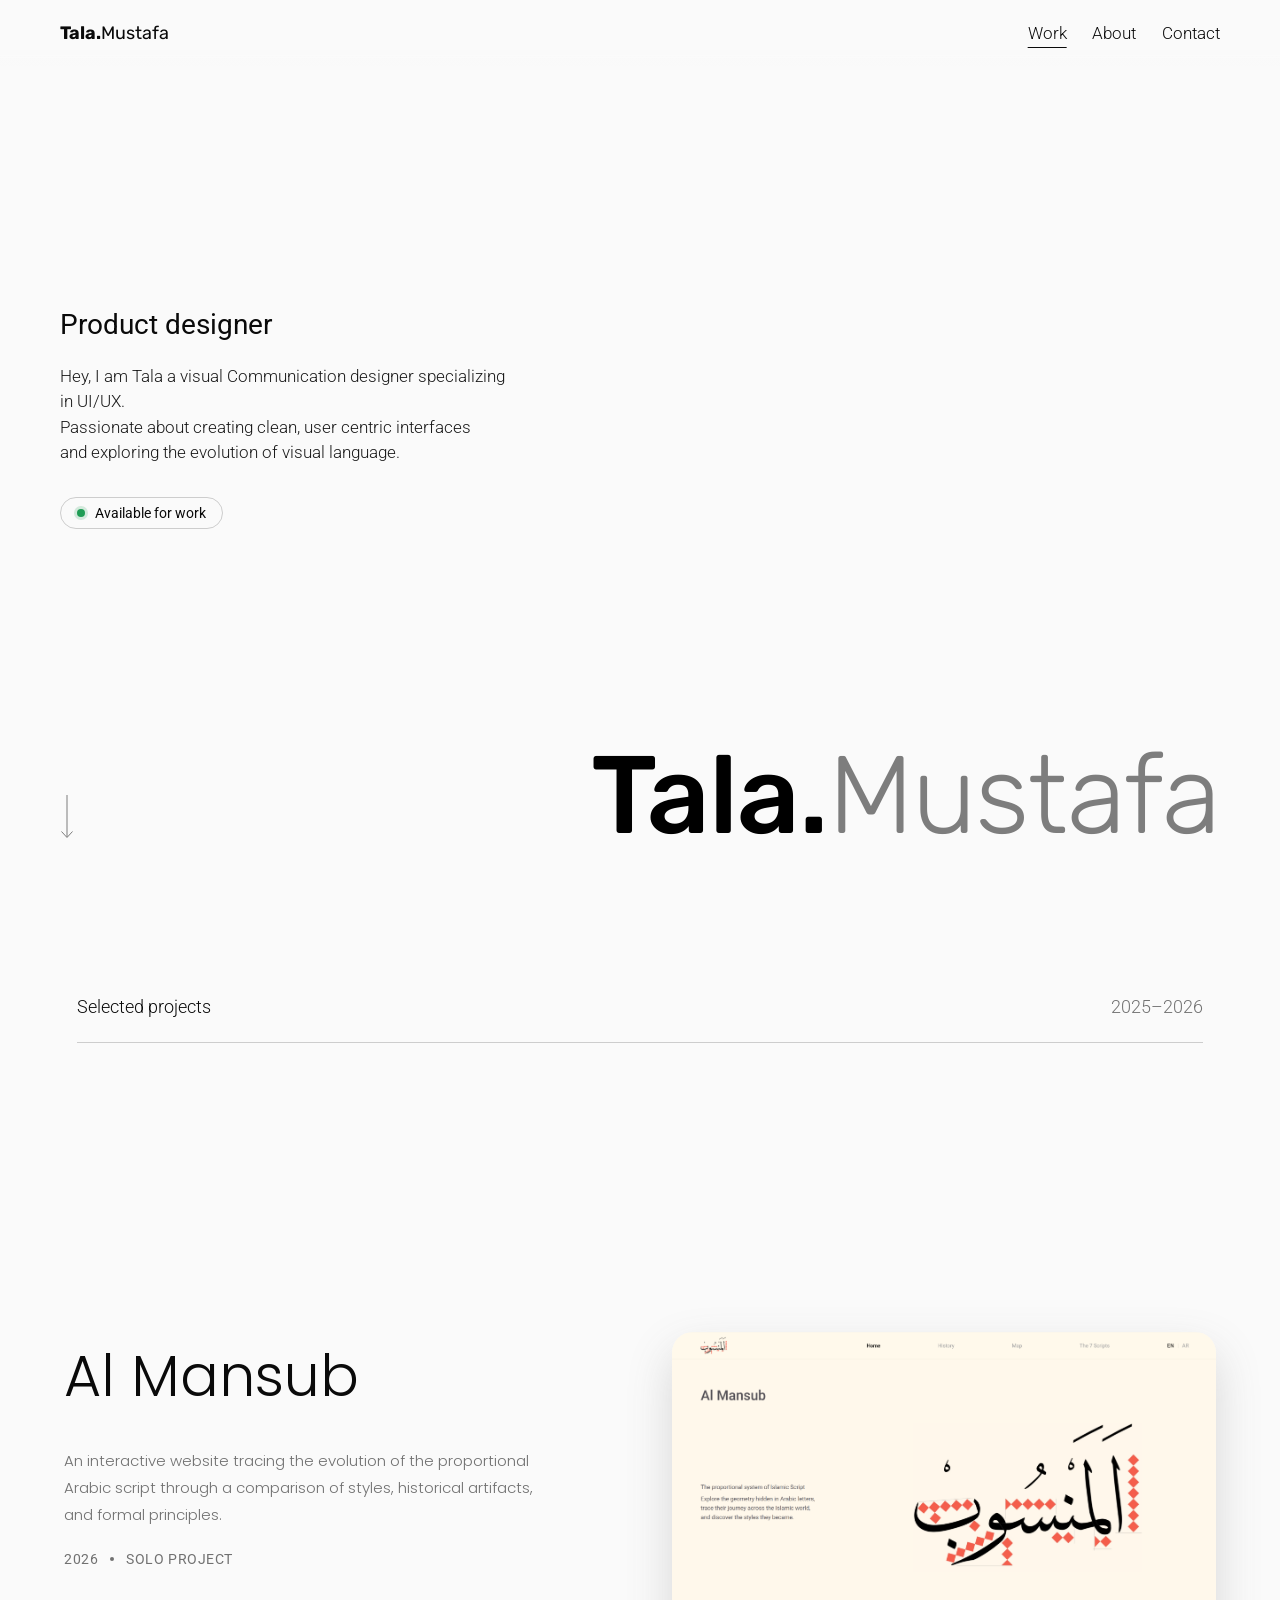
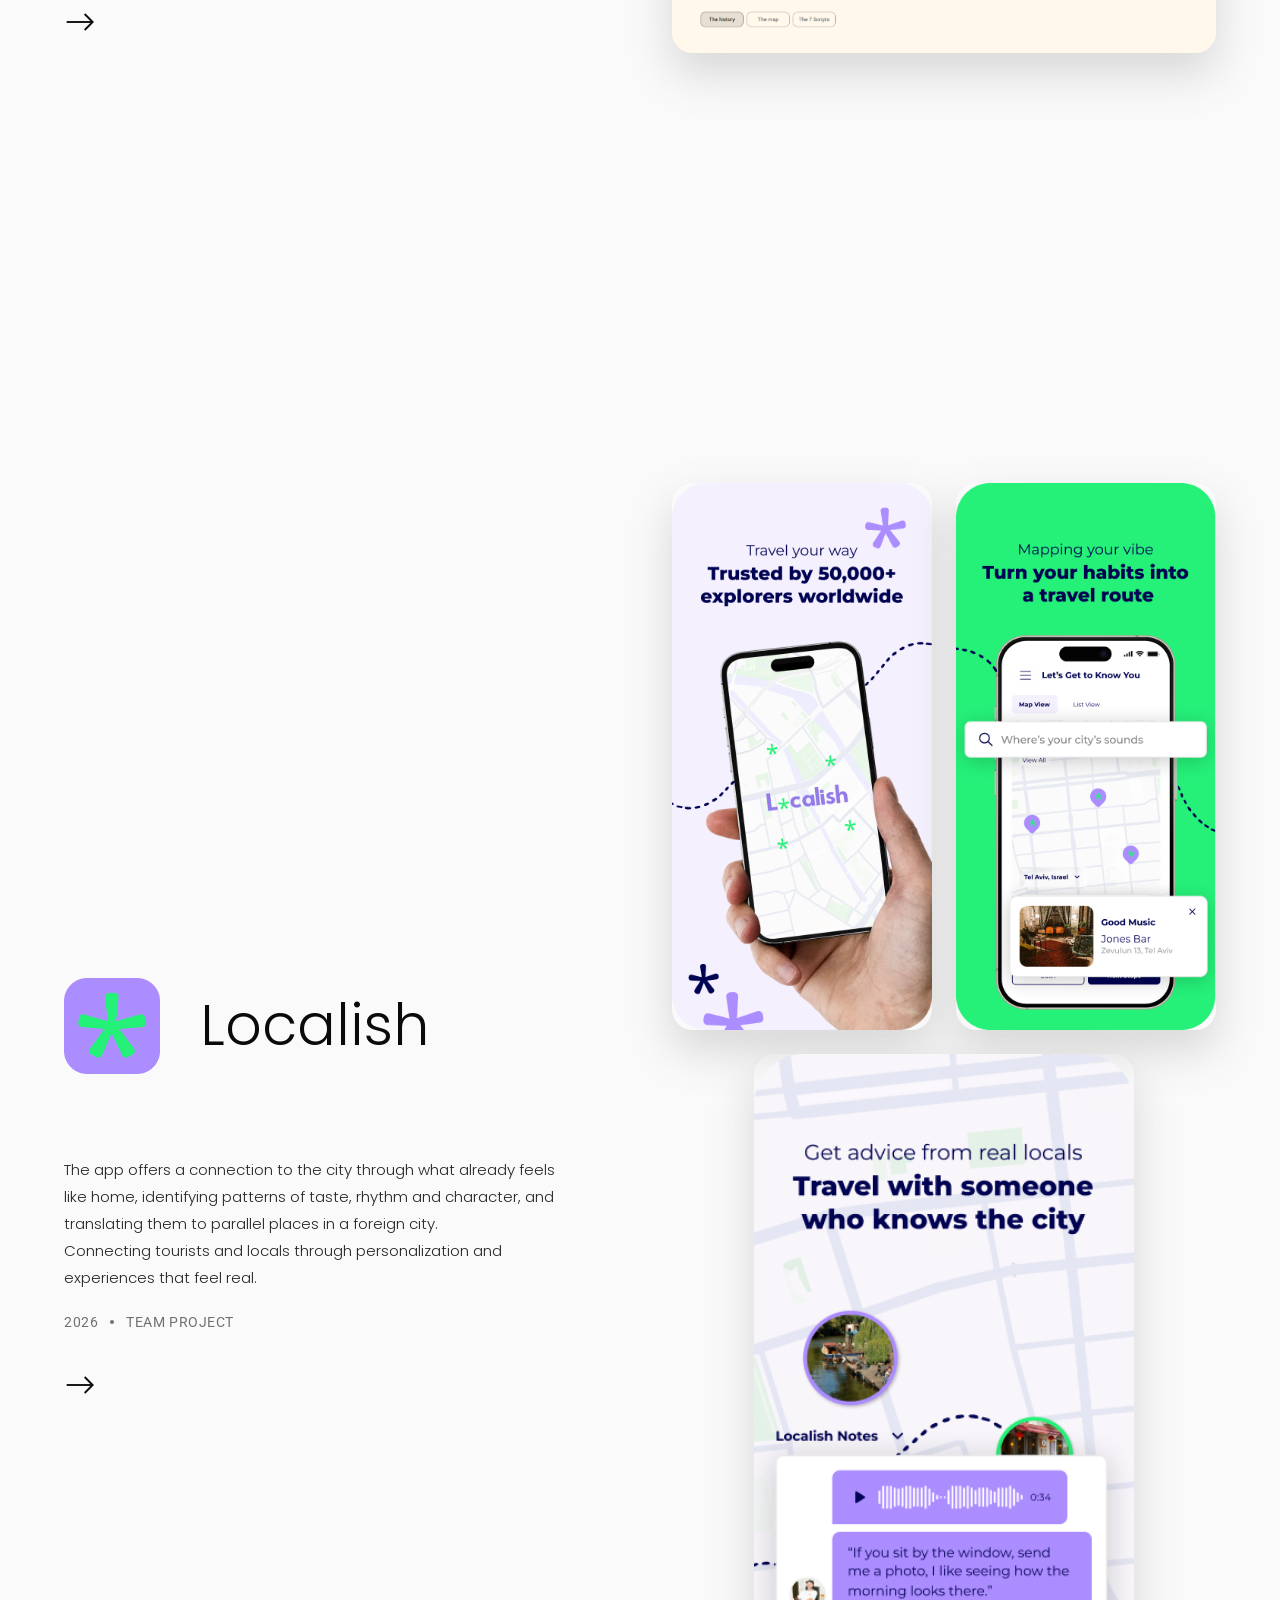
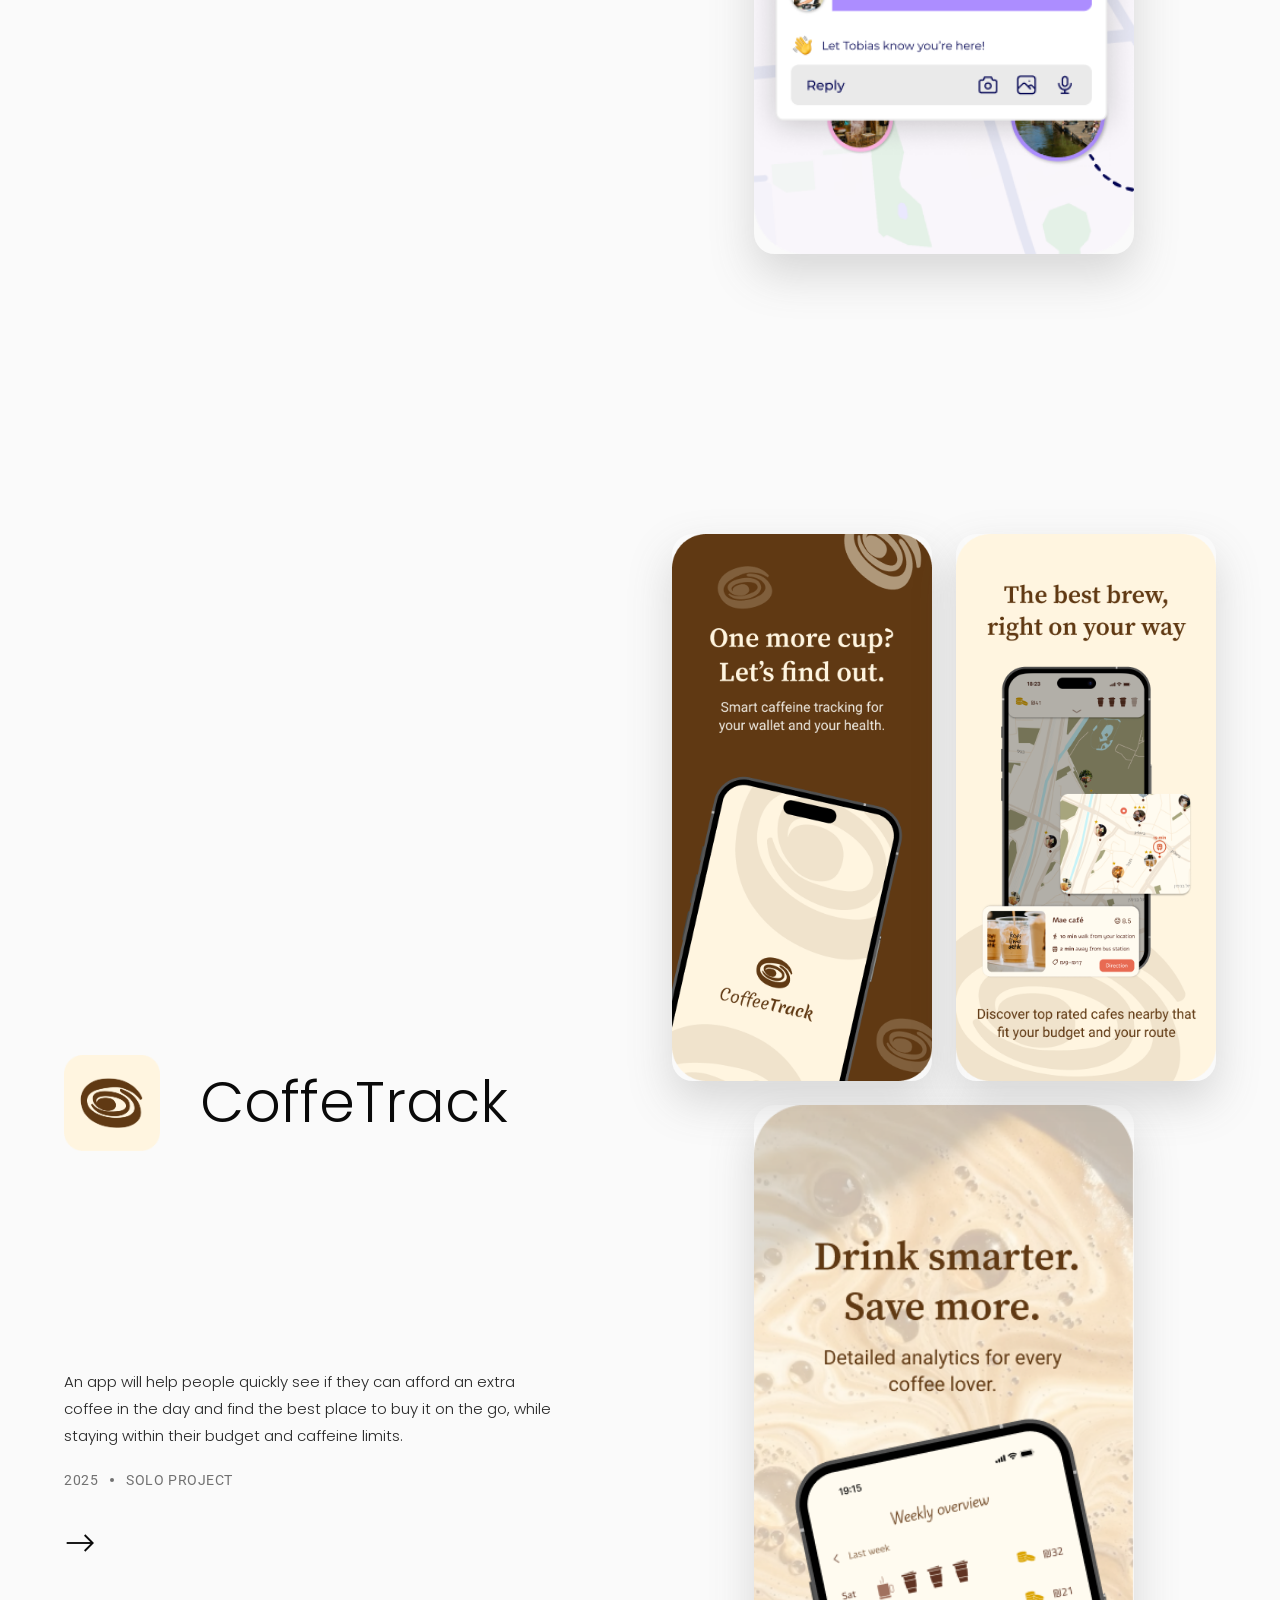
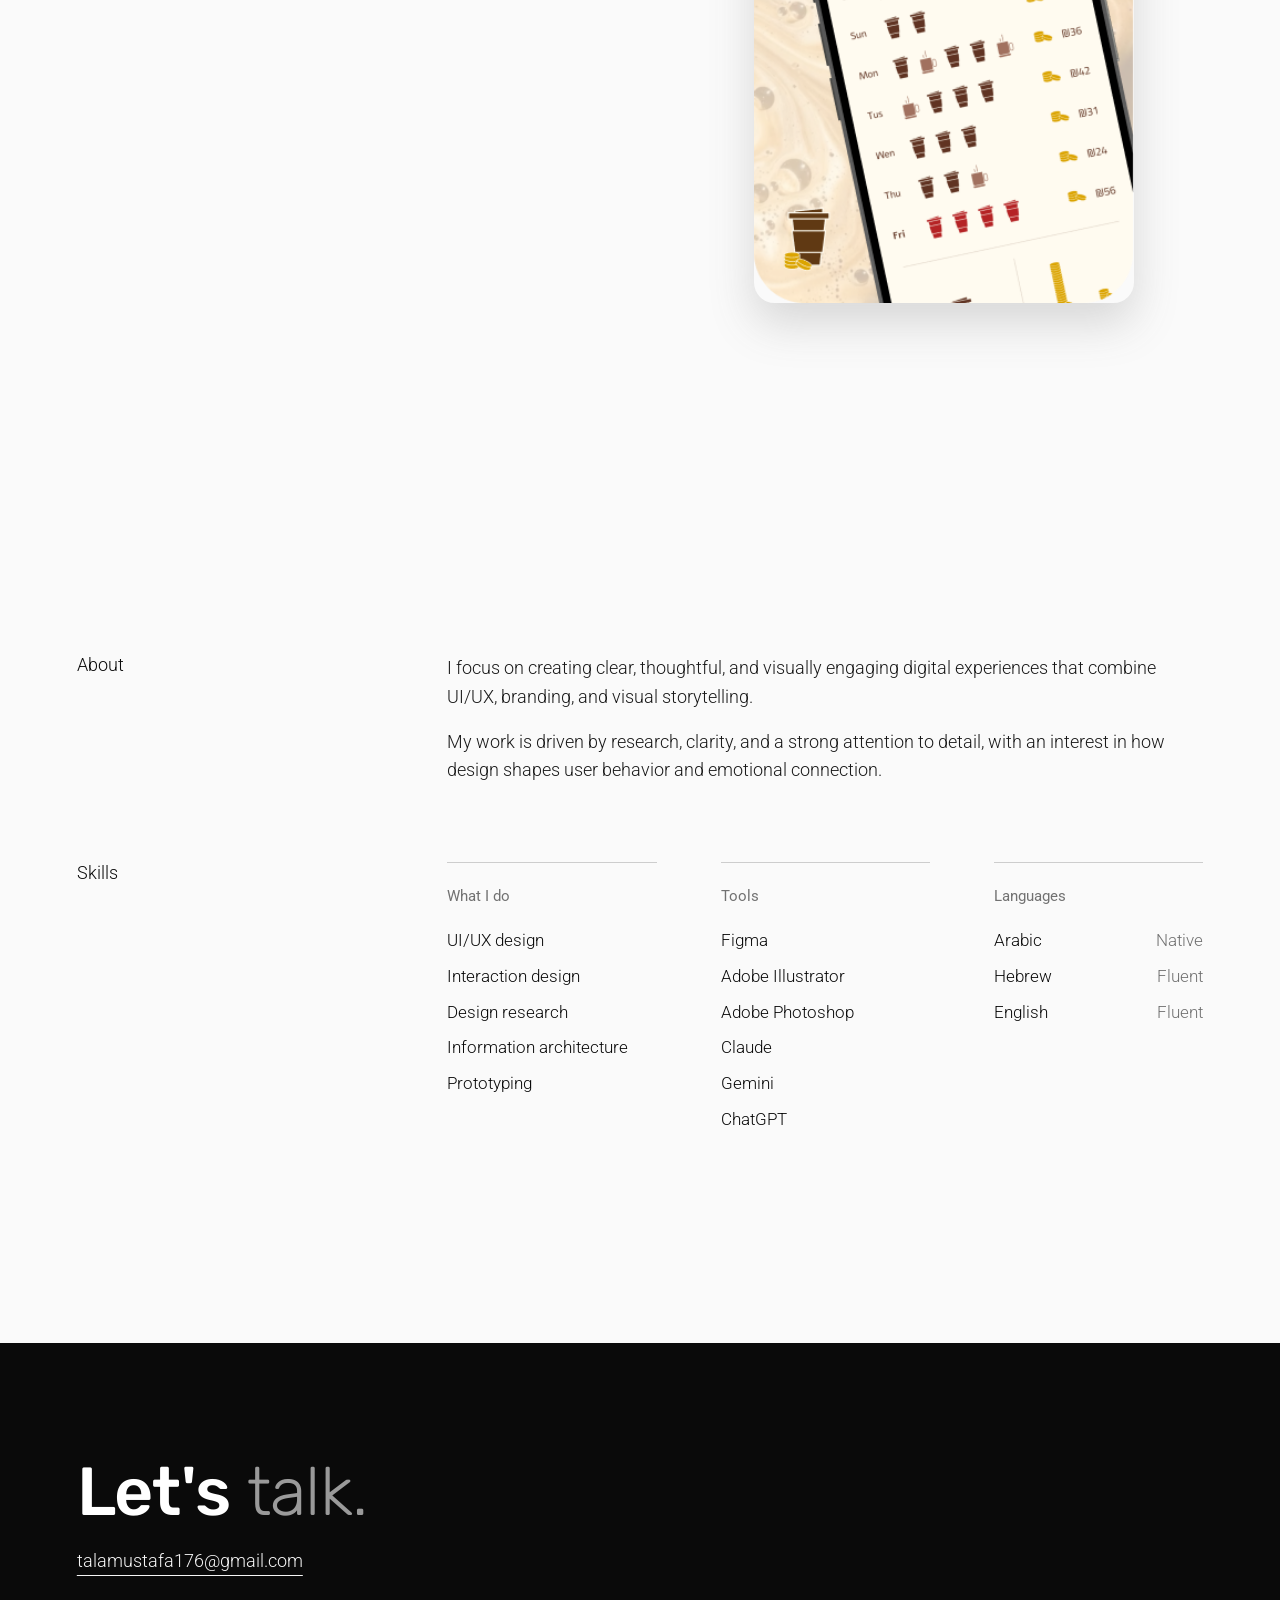
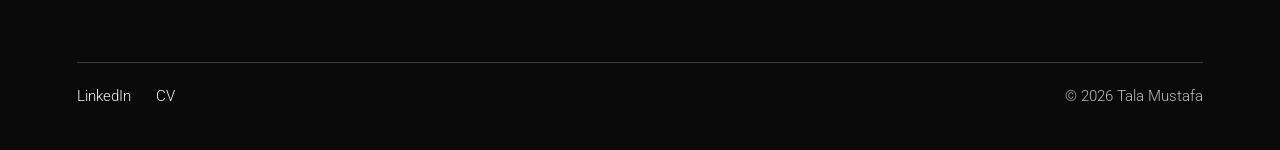
==== site/index.html @ ddc0ccd9 "Build portfolio site from Claude Design handoff Static HTML/CSS/JS implementation of the Work page a" ====
<!DOCTYPE html>
<html lang="en">
<head>
<meta charset="utf-8">
<meta name="viewport" content="width=device-width, initial-scale=1">
<title>Work — Tala Mustafa</title>
<meta name="description" content="Tala Mustafa — product designer and visual communication designer specializing in UI/UX. Selected projects 2025–2026.">
<link rel="preconnect" href="https://fonts.googleapis.com">
<link rel="preconnect" href="https://fonts.gstatic.com" crossorigin>
<link href="https://fonts.googleapis.com/css2?family=Poppins:wght@300;400&amp;family=Roboto:wght@300;400&amp;family=Rubik:wght@300;400;500;700&amp;display=swap" rel="stylesheet">
<link rel="stylesheet" href="assets/css/base.css">
<link rel="stylesheet" href="assets/css/work.css">
<script src="assets/js/work.js" defer></script>
</head>
<body id="top">

<header class="site-header">
  <a href="#top" class="wordmark-link" aria-label="Tala Mustafa — back to top"><b>Tala.</b><span>Mustafa</span></a>
  <nav class="site-nav" id="site-nav" aria-label="Main">
    <a href="#top" data-nav="work" aria-current="page">Work</a>
    <a href="#about" data-nav="about">About</a>
    <a href="#contact" data-nav="contact">Contact</a>
  </nav>
  <button type="button" class="burger" aria-label="Open menu" aria-expanded="false" aria-controls="site-nav">
    <svg width="40" height="26" viewBox="0 0 40 26" fill="none" aria-hidden="true"><path d="M1 1h38M1 13h38M1 25h38" stroke="currentColor" stroke-width="1.6" stroke-linecap="round"/></svg>
  </button>
</header>

<main>
  <section class="intro" aria-label="Introduction">
    <div class="intro-text">
      <p class="intro-title">Product designer</p>
      <p class="intro-body">Hey, I am Tala a visual Communication designer specializing in UI/UX.<br>Passionate about creating clean, user centric interfaces<br>and exploring the evolution of visual language.</p>
      <p class="badge">Available for work</p>
    </div>
    <a href="#work" class="scroll-cue" aria-label="Scroll to projects">
      <svg width="14" height="46" viewBox="0 0 14 46" fill="none" aria-hidden="true"><path d="M7 1v42" stroke="currentColor" stroke-width="1"/><path d="M1.5 37.5 7 43.5 12.5 37.5" stroke="currentColor" stroke-width="1" fill="none"/></svg>
    </a>
    <h1 class="wordmark"><b>Tala.</b><span>Mustafa</span></h1>
  </section>

  <div class="projects-head" id="work">
    <h2 class="section-label"><span>Selected projects</span><span>2025–2026</span></h2>
  </div>

  <section class="project" aria-label="Al Mansub">
    <a href="almansub.html" class="project-grid" aria-label="Open Al Mansub project page">
      <div class="project-text" data-reveal>
        <h2 class="project-title">Al Mansub</h2>
        <p class="project-desc project-desc--dim">An interactive website tracing the evolution of the proportional Arabic script through a comparison of styles, historical artifacts, and formal principles.</p>
        <p class="project-meta"><span>2026</span><i aria-hidden="true"></i><span>Solo project</span></p>
        <span class="project-arrow" aria-hidden="true">
          <svg width="32" height="32" viewBox="0 0 24 24" fill="none"><path d="M2 12h19" stroke="currentColor" stroke-width="1.4"/><path d="M15.5 6 21.5 12l-6 6" stroke="currentColor" stroke-width="1.4" fill="none"/></svg>
        </span>
      </div>
      <figure class="project-figure" data-reveal>
        <img src="assets/img/almansub-site.png" width="2455" height="1447" alt="Al Mansub website home — the proportional system of Islamic script, Arabic calligraphy with red diamond proportion marks">
      </figure>
    </a>
  </section>

  <section class="project" aria-label="Localish">
    <div class="project-grid">
      <div class="project-text" data-reveal>
        <div class="project-title-row">
          <img class="project-icon" src="assets/img/localish-icon.png" alt="" width="180" height="180">
          <h2 class="project-title">Localish</h2>
        </div>
        <p class="project-desc">The app offers a connection to the city through what already feels like home, identifying patterns of taste, rhythm and character, and translating them to parallel places in a foreign city. <br>Connecting tourists and locals through personalization and experiences that feel real.</p>
        <p class="project-meta"><span>2026</span><i aria-hidden="true"></i><span>Team project</span></p>
        <a href="localish.html" class="project-arrow" aria-label="Open Localish case study">
          <svg width="32" height="32" viewBox="0 0 24 24" fill="none" aria-hidden="true"><path d="M2 12h19" stroke="currentColor" stroke-width="1.4"/><path d="M15.5 6 21.5 12l-6 6" stroke="currentColor" stroke-width="1.4" fill="none"/></svg>
        </a>
      </div>
      <div class="screens" data-reveal>
        <img src="assets/img/localish-3.png" loading="lazy" alt="Localish app-store screen — hand holding a phone with the Localish map, titled Trusted by 50,000+ explorers worldwide">
        <img src="assets/img/localish-1.png" loading="lazy" alt="Localish app-store screen — map view turning habits into a travel route">
        <img src="assets/img/localish-2.png" loading="lazy" alt="Localish app-store screen — voice notes and chat with a local, Travel with someone who knows the city">
      </div>
    </div>
  </section>

  <section class="project" aria-label="CoffeTrack">
    <div class="project-grid">
      <div class="project-text" data-reveal>
        <div class="project-title-row">
          <img class="project-icon" src="assets/img/coffetrack-icon.png" alt="" width="450" height="451">
          <h2 class="project-title">CoffeTrack</h2>
        </div>
        <p class="project-desc">An app will help people quickly see if they can afford an extra coffee in the day and find the best place to buy it on the go, while staying within their budget and caffeine limits.</p>
        <p class="project-meta"><span>2025</span><i aria-hidden="true"></i><span>Solo project</span></p>
        <a href="coffetrack.html" class="project-arrow" aria-label="Open CoffeTrack case study">
          <svg width="32" height="32" viewBox="0 0 24 24" fill="none" aria-hidden="true"><path d="M2 12h19" stroke="currentColor" stroke-width="1.4"/><path d="M15.5 6 21.5 12l-6 6" stroke="currentColor" stroke-width="1.4" fill="none"/></svg>
        </a>
      </div>
      <div class="screens" data-reveal>
        <img src="assets/img/coffetrack-1.png" loading="lazy" alt="CoffeTrack app screen — One more cup? Let's find out. Smart caffeine tracking for your wallet and your health">
        <img src="assets/img/coffetrack-2.png" loading="lazy" alt="CoffeTrack app screen — The best brew, right on your way: map of top rated cafes nearby">
        <img src="assets/img/coffetrack-3.png" loading="lazy" alt="CoffeTrack app screen — Drink smarter. Save more. Weekly overview of coffee spending">
      </div>
    </div>
  </section>

  <section class="about" id="about" aria-label="About and skills">
    <div class="about-row">
      <h2 class="section-label">About</h2>
      <div class="about-copy">
        <p>I focus on creating clear, thoughtful, and visually engaging digital experiences that combine UI/UX, branding, and visual storytelling.</p>
        <p>My work is driven by research, clarity, and a strong attention to detail, with an interest in how design shapes user behavior and emotional connection.</p>
      </div>
    </div>
    <div class="about-row">
      <h2 class="section-label">Skills</h2>
      <div class="skills">
        <div class="skills-col">
          <h3>What I do</h3>
          <ul>
            <li>UI/UX design</li>
            <li>Interaction design</li>
            <li>Design research</li>
            <li>Information architecture</li>
            <li>Prototyping</li>
          </ul>
        </div>
        <div class="skills-col">
          <h3>Tools</h3>
          <ul>
            <li>Figma</li>
            <li>Adobe Illustrator</li>
            <li>Adobe Photoshop</li>
            <li>Claude</li>
            <li>Gemini</li>
            <li>ChatGPT</li>
          </ul>
        </div>
        <div class="skills-col skills-col--languages">
          <h3>Languages</h3>
          <ul>
            <li>Arabic <span>Native</span></li>
            <li>Hebrew <span>Fluent</span></li>
            <li>English <span>Fluent</span></li>
          </ul>
        </div>
      </div>
    </div>
  </section>
</main>

<footer class="contact" id="contact">
  <div class="contact-inner">
    <div class="contact-main">
      <h2 class="contact-title"><b>Let's</b> <span>talk.</span></h2>
      <div class="contact-email-row">
        <a href="mailto:talamustafa176@gmail.com" class="contact-email" data-copy="talamustafa176@gmail.com">talamustafa176@gmail.com</a>
        <span class="copy-status" role="status" aria-live="polite"></span>
      </div>
    </div>
    <div class="contact-foot">
      <nav aria-label="Social">
        <a href="https://www.linkedin.com/in/tala-m-2a0095336/?lipi=urn%3Ali%3Apage%3Ad_flagship3_profile_view_base_contact_details%3BoEV8QDN5T02STVehbW03EQ%3D%3D" target="_blank" rel="noopener">LinkedIn</a>
        <!-- TODO: point at the CV PDF once it's available -->
        <a href="#" target="_blank" rel="noopener">CV</a>
      </nav>
      <span>© 2026 Tala Mustafa</span>
    </div>
  </div>
</footer>

</body>
</html>
---- site/assets/css/base.css ----
/* Shared tokens + reset for every page. Page stylesheets override colors and a few sizes. */
:root{
  --color-bg:#fafafa;
  --color-ink:#0a0a0a;
  --color-ink-soft:rgba(0,0,0,0.85);
  --color-ink-dim:rgba(0,0,0,0.55);
  --color-line:rgba(0,0,0,0.18);

  --font-body:'Poppins', 'Helvetica Neue', Helvetica, sans-serif;
  --font-ui:Roboto, 'Helvetica Neue', Arial, sans-serif;
  --font-wordmark:Rubik, Roboto, sans-serif;
  --font-mono:monospace;

  --fs-title:clamp(19px, 1.2vw, 31px);
  --fs-body:clamp(16px, 1.1vw, 21px);
  --fs-small:clamp(14px, 0.85vw, 21px);
  --fs-h2:clamp(44px, 3.2vw + 16px, 88px);

  --space-1:8px; --space-2:16px; --space-3:24px; --space-4:40px;
  --space-5:64px; --space-6:96px; --space-7:140px;
  --space-gutter:clamp(24px, 5vw, 80px);
  /* header / hero side margin on the 5-column grid */
  --space-edge:clamp(24px, 4.7vw, 90px);
  /* wider inset used by text-led sections */
  --space-inset:clamp(24px, 6vw, 152px);

  --radius-card:clamp(16px, 1.6vw, 40px);
  --shadow-card:0 20px 45px rgba(90,90,90,0.22);
  --max-page:1920px;
  --max-content:1600px;
}

*,*::before,*::after{box-sizing:border-box}
html{scroll-behavior:smooth}
body{
  margin:0;
  background:var(--color-bg);
  color:var(--color-ink);
  font-family:var(--font-body);
  font-weight:300;
  -webkit-font-smoothing:antialiased;
  text-rendering:optimizeLegibility;
  /* full-bleed bands use 100vw; never let the scrollbar width cause a sideways scroll */
  overflow-x:clip;
}
img,video{display:block}
a{color:var(--color-ink);text-decoration:none}
a:hover{color:var(--color-ink)}
a:focus-visible,button:focus-visible{outline:1px solid var(--color-ink-dim);outline-offset:5px}
@media (prefers-reduced-motion:reduce){html{scroll-behavior:auto}}

.visually-hidden{position:absolute;width:1px;height:1px;margin:-1px;padding:0;overflow:hidden;clip:rect(0 0 0 0);white-space:nowrap;border:0}

/* phones: display titles scale down so title + icon rows fit without sideways scroll */
@media (max-width:767px){
  :root{--fs-h2:clamp(32px, 10vw, 44px)}
}
---- site/assets/css/work.css ----
/* Work (home) page. Desktop ≥1200 is the 1920×1080 design; tablet 768–1199; mobile ≤767. */
:root{
  --fs-body:clamp(15px, 0.95vw, 24px);
  --fs-label:clamp(18px, 1.3vw, 32px);
  --fs-nav:clamp(17px, 1.3vw, 32px);
  --fs-meta:clamp(14px, 0.9vw, 20px);
  --color-grey:#7d7d7d;
  --color-text:#1a1a1a;
  --color-available:#1f9d55;
}

/* ---------- Header ---------- */
.site-header{
  position:fixed;top:0;left:0;right:0;z-index:2;
  max-width:var(--max-page);margin:0 auto;
  display:flex;align-items:center;justify-content:space-between;gap:24px;
  padding:24px var(--space-edge);
  background:linear-gradient(to bottom, var(--color-bg) 82%, transparent);
}
.site-header a:hover{opacity:0.55}
.wordmark-link{font-family:var(--font-wordmark);font-size:clamp(18px, 1.3vw, 32px);line-height:1}
.wordmark-link b{font-weight:700}
.wordmark-link span{font-weight:400}
.site-nav{display:flex;gap:clamp(24px, 2vw, 50px)}
.site-nav a{
  font-family:var(--font-ui);font-weight:300;font-size:var(--fs-nav);line-height:1;
  text-decoration:none;text-decoration-thickness:1px;text-underline-offset:8px;
}
.site-nav a[aria-current]{text-decoration-line:underline}
.burger{
  display:none;position:relative;z-index:4;
  align-items:center;justify-content:center;
  width:44px;height:44px;margin:-8px -8px -8px 0;padding:0;
  border:0;background:transparent;color:var(--color-ink);cursor:pointer;
}

/* ---------- Intro ---------- */
.intro{
  min-height:100dvh;max-width:var(--max-page);margin:0 auto;
  padding:96px var(--space-edge) var(--space-edge);
  display:grid;grid-template-columns:repeat(5, minmax(0,1fr));column-gap:clamp(16px, 1.8vw, 36px);
  grid-template-rows:minmax(0,1fr) auto;align-items:end;
  font-family:var(--font-ui);
}
.intro-text{grid-column:1 / span 2;align-self:stretch;display:flex;flex-direction:column;justify-content:center}
.intro-title{margin:0;font-size:clamp(28px, 2.1vw, 40px);font-weight:400;line-height:1.1;color:var(--color-ink)}
.intro-body{margin:clamp(20px, 1.8vw, 44px) 0 0;font-size:clamp(17px, 1.2vw, 24px);font-weight:300;line-height:1.5;color:var(--color-text);text-wrap:pretty}
.badge{
  margin:clamp(24px, 2.4vw, 48px) 0 0;align-self:flex-start;
  display:flex;align-items:center;gap:10px;
  border:1px solid var(--color-line);border-radius:999px;padding:8px 16px;
  font-size:clamp(14px, 0.85vw, 20px);font-weight:400;line-height:1;color:var(--color-ink);
}
.badge::before{content:"";width:8px;height:8px;border-radius:50%;background:var(--color-available);box-shadow:0 0 0 3px rgba(31,157,85,0.18)}
.scroll-cue{
  grid-column:1 / span 2;display:flex;align-items:flex-end;gap:16px;
  font-size:clamp(17px, 1.2vw, 24px);font-weight:300;line-height:1;color:var(--color-grey);
  padding-top:clamp(40px, 4vw, 80px);justify-self:start;
}
.scroll-cue:hover{color:var(--color-grey);opacity:0.55}
.wordmark{
  grid-column:3 / span 3;justify-self:end;margin:0;
  font-family:var(--font-wordmark);font-size:clamp(56px, 8.6vw, 166px);line-height:0.8;letter-spacing:-0.01em;
  color:#000;text-align:right;white-space:nowrap;
}
.wordmark b{font-weight:500}
.wordmark span{font-weight:300;color:var(--color-grey)}

/* ---------- Projects ---------- */
.projects-head{max-width:var(--max-page);margin:0 auto;padding:var(--space-6) var(--space-inset) 0;scroll-margin-top:96px}
.section-label{margin:0;font-family:var(--font-ui);font-size:var(--fs-label);font-weight:300;line-height:1.2;color:var(--color-ink)}
.projects-head .section-label{
  display:flex;align-items:baseline;justify-content:space-between;gap:24px;flex-wrap:wrap;
  border-bottom:1px solid var(--color-line);padding-bottom:var(--space-3);
}
.projects-head .section-label span:last-child{color:var(--color-ink-dim)}

.project{
  min-height:100dvh;max-width:var(--max-page);margin:0 auto;
  display:flex;align-items:center;
  padding:var(--space-7) var(--space-gutter);
}
.project-grid{
  display:grid;grid-template-columns:repeat(auto-fit, minmax(min(480px,100%), 1fr));
  align-items:center;gap:var(--space-5);width:100%;color:inherit;
}
.project-text{display:flex;flex-direction:column;align-items:flex-start}
.project-title-row{display:flex;align-items:center;gap:var(--space-4)}
.project-icon{width:clamp(72px, 7.5vw, 140px);aspect-ratio:1;object-fit:contain}
.project-title{margin:0;font-size:var(--fs-h2);font-weight:300;line-height:1.05;color:var(--color-ink)}
.project-desc{margin:var(--space-4) 0 0;font-size:var(--fs-body);font-weight:300;line-height:1.8;color:var(--color-ink-soft);max-width:33em;text-wrap:pretty}
.project-desc--dim{color:var(--color-ink-dim)}
.project-meta{
  margin:var(--space-3) 0 0;display:flex;align-items:center;gap:12px;
  font-family:var(--font-ui);font-size:var(--fs-meta);font-weight:400;line-height:1;letter-spacing:0.04em;text-transform:uppercase;
  color:var(--color-ink-dim);
}
.project-meta i{width:4px;height:4px;border-radius:50%;background:currentColor}
.project-arrow{margin-top:var(--space-4);display:flex;align-items:center;justify-content:center;color:var(--color-ink)}
.project-arrow:hover{background:rgba(0,0,0,0.06)}
.project-figure{margin:0;display:flex;justify-content:center}
.project-figure img{width:100%;max-width:820px;height:auto;border-radius:var(--radius-card);box-shadow:var(--shadow-card)}
.screens{display:flex;flex-wrap:wrap;gap:var(--space-3);justify-content:center}
.screens img{flex:1;min-width:200px;max-width:380px;height:auto;border-radius:var(--radius-card);box-shadow:var(--shadow-card)}

/* ---------- About & Skills ---------- */
.about{
  min-height:100dvh;max-width:var(--max-page);margin:0 auto;
  padding:var(--space-6) var(--space-inset);
  display:flex;flex-direction:column;justify-content:center;gap:clamp(64px, 6vw, 120px);
  font-family:var(--font-ui);
}
.about-row{display:grid;grid-template-columns:minmax(0,1fr) minmax(0,2.6fr);align-items:start;gap:32px 80px}
.about-copy{max-width:40em;display:flex;flex-direction:column;gap:16px;font-size:var(--fs-label);font-weight:300;line-height:1.6;color:var(--color-text);text-wrap:pretty}
.about-copy p{margin:0}
.skills{display:grid;grid-template-columns:repeat(auto-fit, minmax(min(200px,100%), 1fr));gap:48px 64px}
.skills-col{display:flex;flex-direction:column;border-top:1px solid var(--color-line);padding-top:24px}
.skills-col h3{margin:0;font-family:var(--font-ui);font-size:clamp(15px, 0.95vw, 22px);font-weight:400;line-height:1.2;color:var(--color-ink-dim)}
.skills-col ul{margin:24px 0 0;padding:0;list-style:none;display:flex;flex-direction:column;gap:12px;font-size:clamp(17px, 1.15vw, 28px);font-weight:300;line-height:1.4;color:var(--color-ink)}
.skills-col--languages li{display:flex;justify-content:space-between;gap:16px}
.skills-col--languages li span{color:var(--color-ink-dim)}

/* ---------- Contact ---------- */
.contact{background:#0a0a0a;color:#f5f5f5;font-family:var(--font-ui);font-weight:300}
.contact a{color:#f5f5f5}
.contact a:hover{color:#f5f5f5;opacity:0.6}
.contact-inner{
  max-width:var(--max-page);margin:0 auto;
  padding:clamp(80px, 9vw, 180px) var(--space-inset) clamp(40px, 3.5vw, 64px);
  display:flex;flex-direction:column;gap:clamp(64px, 7vw, 140px);
}
.contact-main{display:flex;flex-direction:column;gap:clamp(20px, 1.8vw, 40px)}
.contact-title{margin:0;font-family:var(--font-wordmark);font-size:68px;line-height:1;letter-spacing:-0.01em;font-weight:300;color:#fff}
.contact-title b{font-weight:500}
.contact-title span{color:#9a9a9a}
.contact-email-row{display:flex;align-items:baseline;gap:16px;flex-wrap:wrap}
.contact-email{font-size:var(--fs-label);line-height:1.3;text-decoration:underline;text-decoration-thickness:1px;text-underline-offset:8px;cursor:pointer}
.copy-status{font-size:14px;opacity:0.7;transition:opacity 0.2s}
.contact-foot{
  display:flex;flex-wrap:wrap;justify-content:space-between;align-items:center;gap:24px;
  border-top:1px solid rgba(255,255,255,0.2);padding-top:24px;
  font-size:clamp(15px, 0.95vw, 22px);color:#bdbdbd;
}
.contact-foot nav{display:flex;gap:clamp(24px, 2vw, 50px)}

/* ---------- Reveal on scroll (JS adds .reveal-pending only to below-the-fold blocks) ---------- */
.reveal-pending{opacity:0;transform:translateY(24px);transition:opacity 0.7s ease, transform 0.7s ease}
.reveal-pending.is-revealed{opacity:1;transform:none}

/* ---------- Tablet ---------- */
@media (max-width:1199px){
  :root{--space-gutter:clamp(24px, 6vw, 72px)}
  .site-header{padding:clamp(20px, 3.5vw, 40px) var(--space-gutter)}
  .wordmark-link,.site-nav a{font-size:clamp(17px, 2.3vw, 26px)}
  .site-nav{gap:clamp(20px, 3.6vw, 40px)}

  .intro{display:flex;flex-direction:column;padding:clamp(88px, 12vw, 130px) var(--space-gutter) clamp(24px, 4vw, 48px)}
  .intro-text{margin:auto 0;padding:0 clamp(0px, 1.4vw, 16px);justify-content:flex-start}
  .intro-title{font-size:clamp(28px, 3.7vw, 40px)}
  .intro-body{font-size:clamp(17px, 2.4vw, 26px);margin-top:clamp(16px, 2.6vw, 28px);line-height:1.55}
  .badge,.scroll-cue{display:none}
  .wordmark{margin-top:clamp(40px, 8vw, 96px);font-size:clamp(56px, 11vw, 118px);align-self:flex-end;max-width:100%}

  /* project blocks stack with the visual above the text */
  .project-grid{grid-template-columns:minmax(0,1fr);align-items:start;gap:clamp(32px, 5vw, 56px)}
  .project-grid > :last-child{order:-1}
  .project-figure img{max-width:none;width:100%}
  /* all three phone screens side by side, scaled to fill the width */
  .screens{flex-wrap:nowrap;justify-content:space-between;gap:clamp(12px, 2.4vw, 24px);width:100%}
  .screens img{flex:1 1 0;width:auto;min-width:0;max-width:none}
}

/* ---------- Mobile ---------- */
@media (max-width:767px){
  :root{--space-gutter:clamp(24px, 7vw, 40px)}
  .site-nav{display:none}
  .site-nav.is-open{
    display:flex;position:fixed;inset:0;z-index:3;
    flex-direction:column;justify-content:center;align-items:flex-start;gap:36px;
    padding:var(--space-gutter);background:var(--color-bg);
  }
  .site-nav.is-open a{font-size:clamp(28px, 8vw, 40px);text-decoration:none;min-height:44px;display:flex;align-items:center}
  .burger{display:flex}

  .intro-title{font-size:clamp(26px, 8vw, 36px)}
  .intro-body{font-size:clamp(15px, 4.4vw, 20px)}
  .wordmark{font-size:clamp(48px, 15vw, 88px)}

  /* phone: horizontal swipe carousel, one card per swipe, page gutter as bleed */
  .screens{
    justify-content:flex-start;gap:var(--space-3);
    overflow-x:auto;overflow-y:hidden;scroll-snap-type:x mandatory;-webkit-overflow-scrolling:touch;scrollbar-width:none;
    margin:0 calc(-1 * var(--space-gutter));padding:12px var(--space-gutter) 28px;scroll-padding:0 var(--space-gutter);
    width:auto;max-width:none;
  }
  .screens::-webkit-scrollbar{display:none}
  .screens img{flex:0 0 auto;width:min(72vw, 380px);scroll-snap-align:center}
}
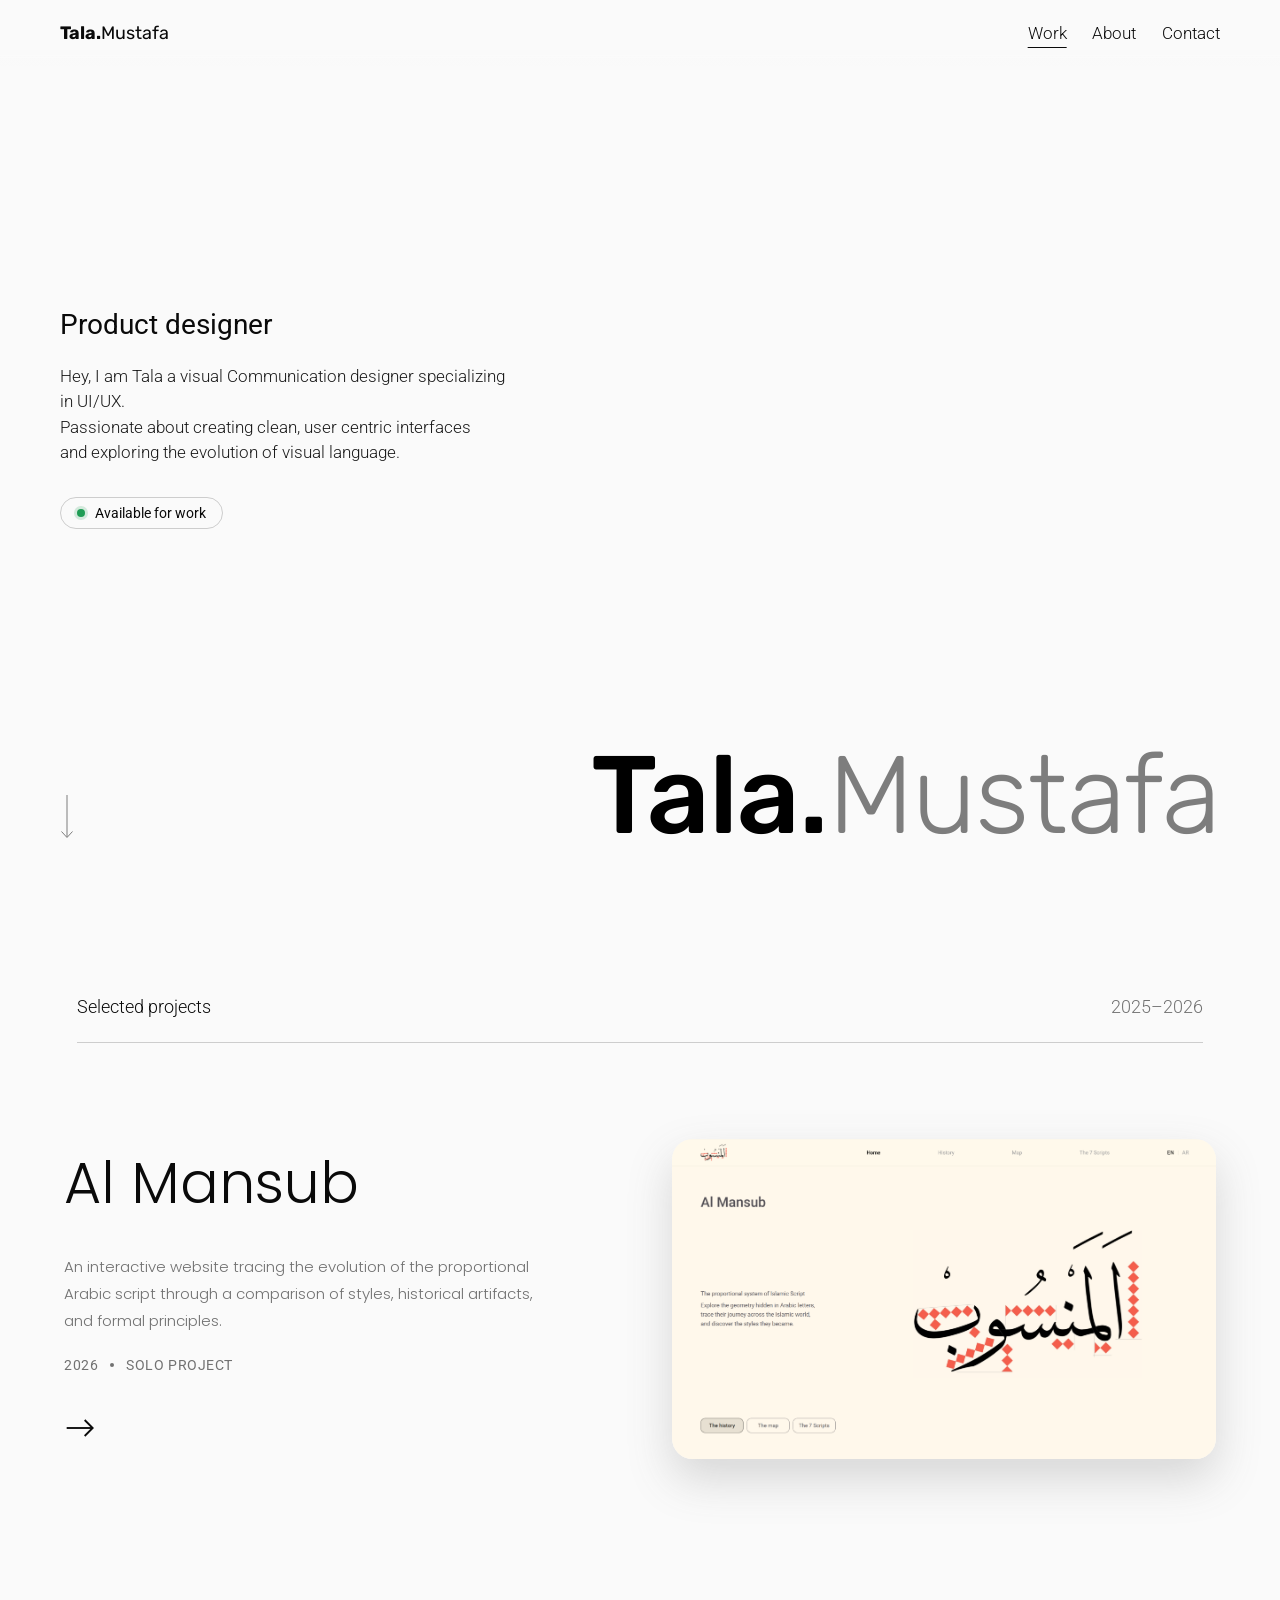
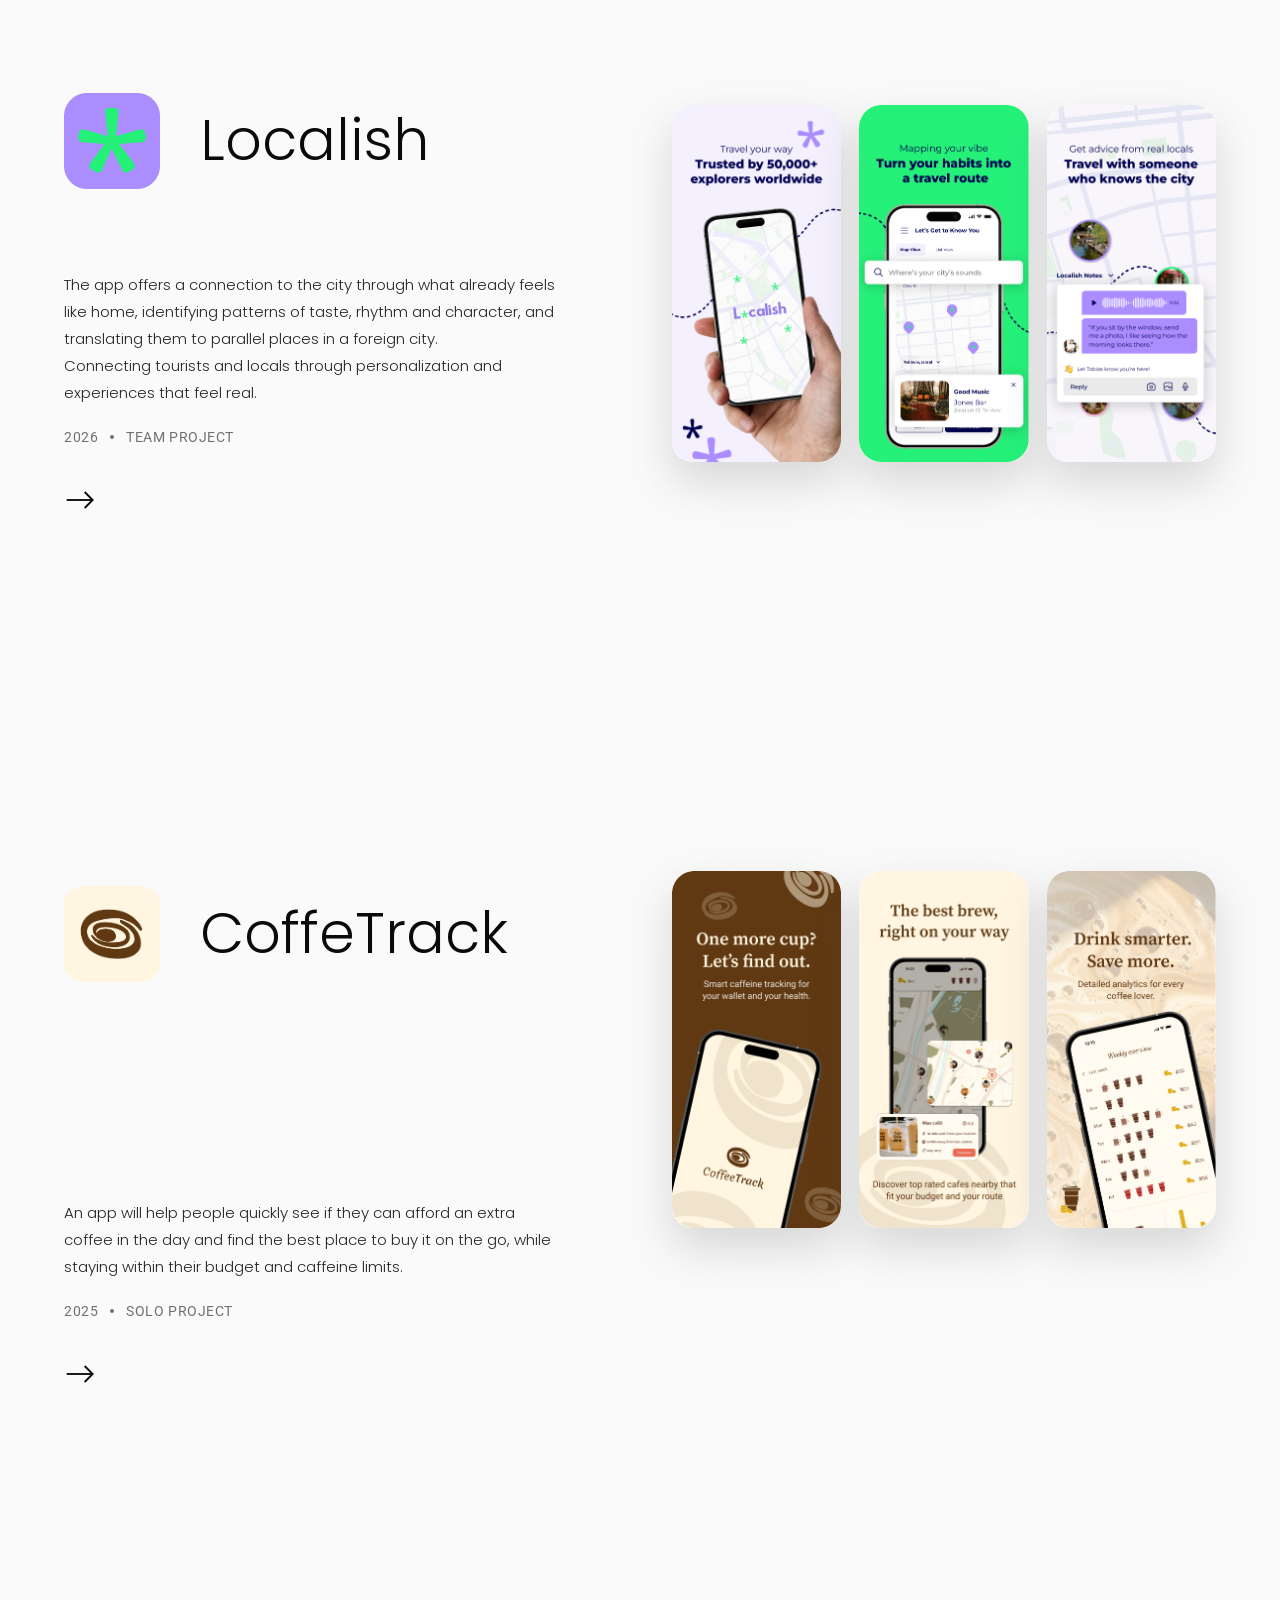
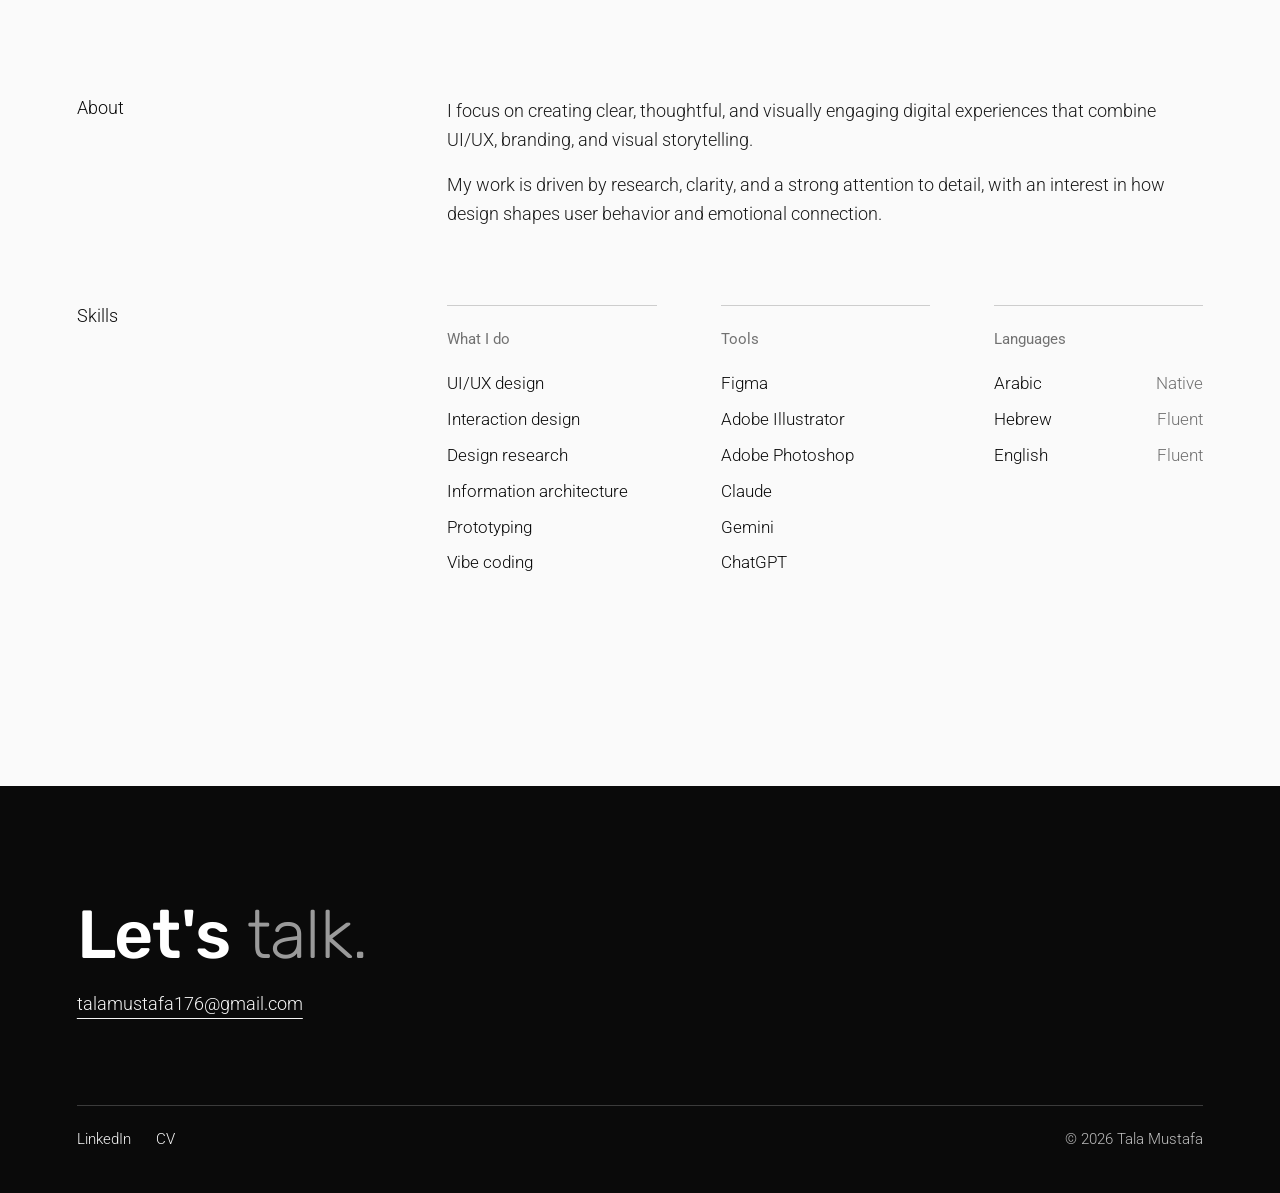
==== commit 1f9943dc: "Apply responsive and polish updates from the design handoff Work: three screenshots always side by s" ====
--- a/site/index.html
+++ b/site/index.html
@@ -120,6 +120,7 @@
             <li>Design research</li>
             <li>Information architecture</li>
             <li>Prototyping</li>
+            <li>Vibe coding</li>
           </ul>
         </div>
         <div class="skills-col">
--- a/site/assets/css/work.css
+++ b/site/assets/css/work.css
@@ -76,9 +76,9 @@
 .projects-head .section-label span:last-child{color:var(--color-ink-dim)}
 
 .project{
-  min-height:100dvh;max-width:var(--max-page);margin:0 auto;
+  max-width:var(--max-page);margin:0 auto;
   display:flex;align-items:center;
-  padding:var(--space-7) var(--space-gutter);
+  padding:var(--space-6) var(--space-gutter);
 }
 .project-grid{
   display:grid;grid-template-columns:repeat(auto-fit, minmax(min(480px,100%), 1fr));
@@ -100,8 +100,8 @@
 .project-arrow:hover{background:rgba(0,0,0,0.06)}
 .project-figure{margin:0;display:flex;justify-content:center}
 .project-figure img{width:100%;max-width:820px;height:auto;border-radius:var(--radius-card);box-shadow:var(--shadow-card)}
-.screens{display:flex;flex-wrap:wrap;gap:var(--space-3);justify-content:center}
-.screens img{flex:1;min-width:200px;max-width:380px;height:auto;border-radius:var(--radius-card);box-shadow:var(--shadow-card)}
+.screens{display:flex;flex-wrap:nowrap;justify-content:space-between;gap:clamp(12px, 1.4vw, 24px);width:100%}
+.screens img{flex:1 1 0;width:auto;min-width:0;max-width:none;height:auto;border-radius:var(--radius-card);box-shadow:var(--shadow-card)}
 
 /* ---------- About & Skills ---------- */
 .about{
@@ -158,16 +158,14 @@
   .intro-text{margin:auto 0;padding:0 clamp(0px, 1.4vw, 16px);justify-content:flex-start}
   .intro-title{font-size:clamp(28px, 3.7vw, 40px)}
   .intro-body{font-size:clamp(17px, 2.4vw, 26px);margin-top:clamp(16px, 2.6vw, 28px);line-height:1.55}
-  .badge,.scroll-cue{display:none}
+  .scroll-cue{display:none}
+  .badge{margin-top:clamp(20px, 3vw, 32px)}
   .wordmark{margin-top:clamp(40px, 8vw, 96px);font-size:clamp(56px, 11vw, 118px);align-self:flex-end;max-width:100%}
 
   /* project blocks stack with the visual above the text */
   .project-grid{grid-template-columns:minmax(0,1fr);align-items:start;gap:clamp(32px, 5vw, 56px)}
   .project-grid > :last-child{order:-1}
   .project-figure img{max-width:none;width:100%}
-  /* all three phone screens side by side, scaled to fill the width */
-  .screens{flex-wrap:nowrap;justify-content:space-between;gap:clamp(12px, 2.4vw, 24px);width:100%}
-  .screens img{flex:1 1 0;width:auto;min-width:0;max-width:none}
 }
 
 /* ---------- Mobile ---------- */
@@ -185,6 +183,7 @@
   .intro-title{font-size:clamp(26px, 8vw, 36px)}
   .intro-body{font-size:clamp(15px, 4.4vw, 20px)}
   .wordmark{font-size:clamp(48px, 15vw, 88px)}
+  .project-grid{margin-top:48px;gap:24px}
 
   /* phone: horizontal swipe carousel, one card per swipe, page gutter as bleed */
   .screens{
@@ -194,5 +193,5 @@
     width:auto;max-width:none;
   }
   .screens::-webkit-scrollbar{display:none}
-  .screens img{flex:0 0 auto;width:min(72vw, 380px);scroll-snap-align:center}
+  .screens img{flex:0 0 auto;width:min(56vw, 260px);border-radius:28px;scroll-snap-align:center}
 }
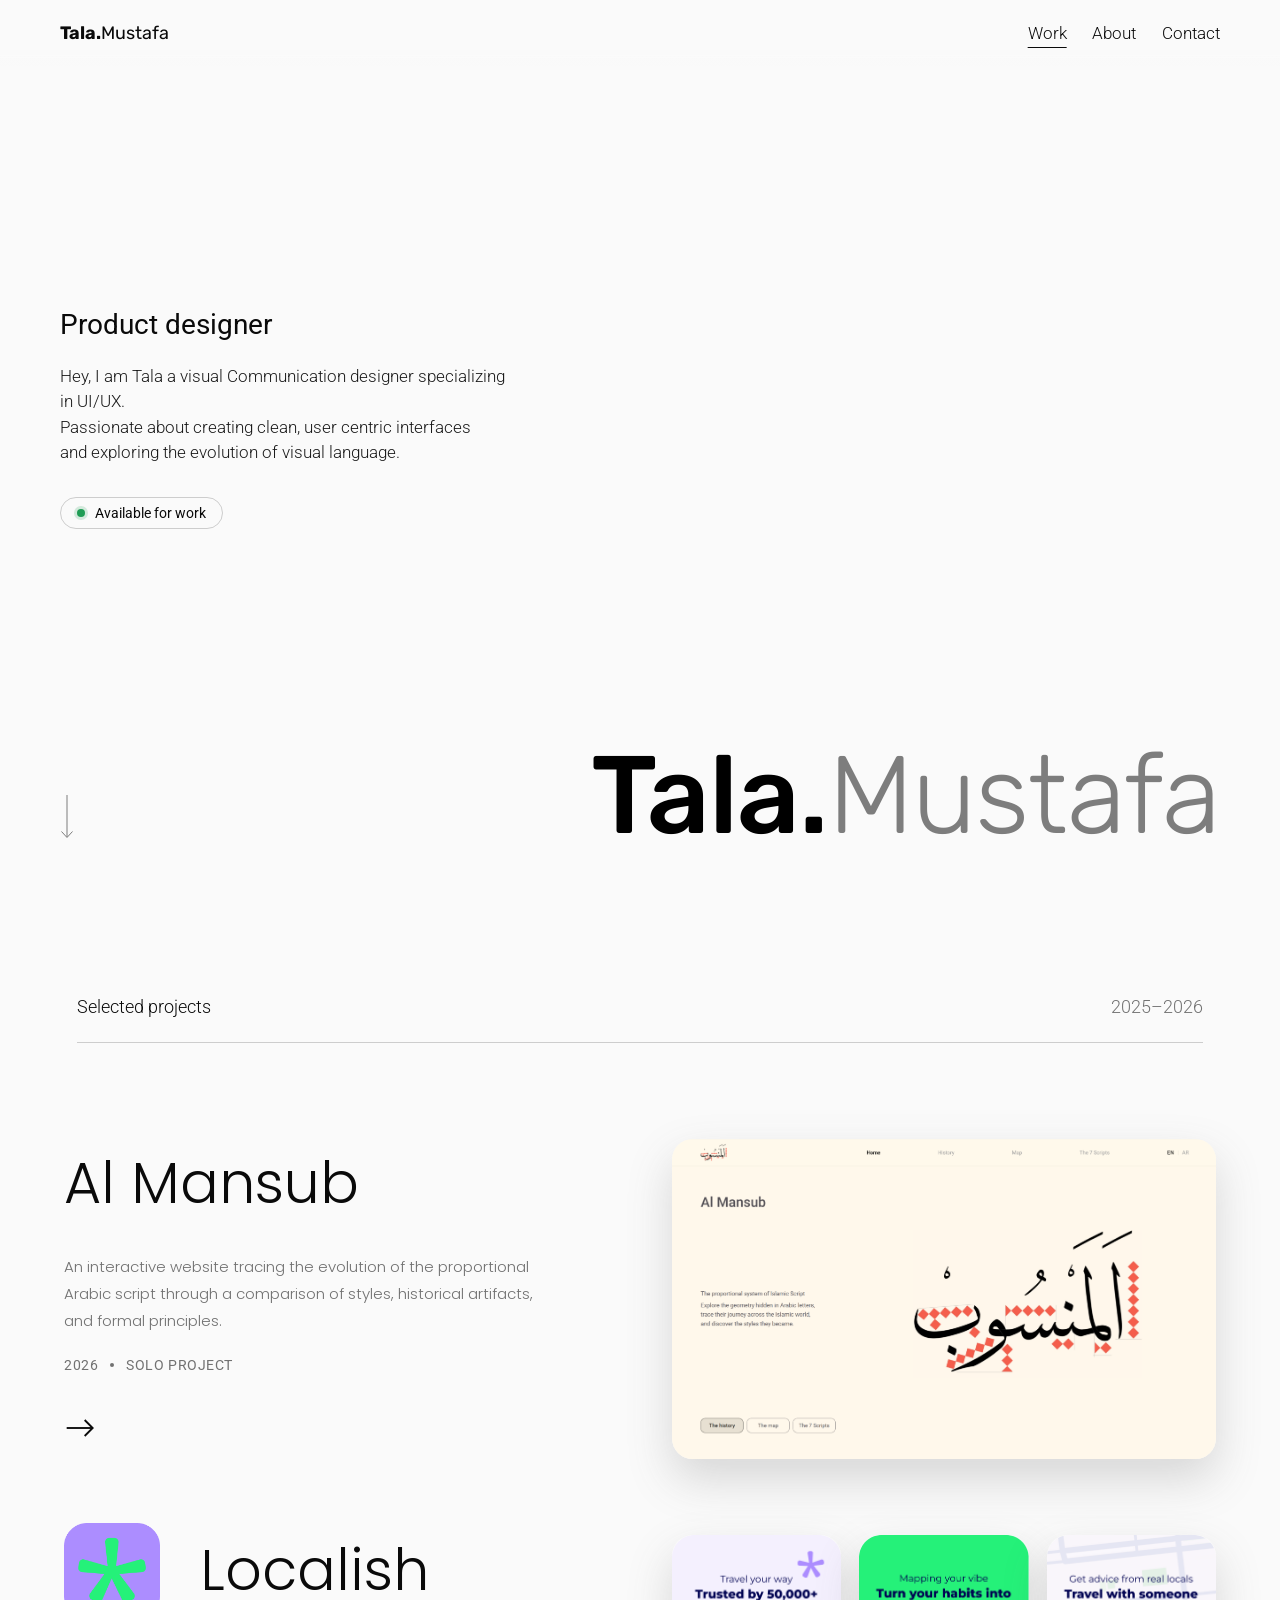
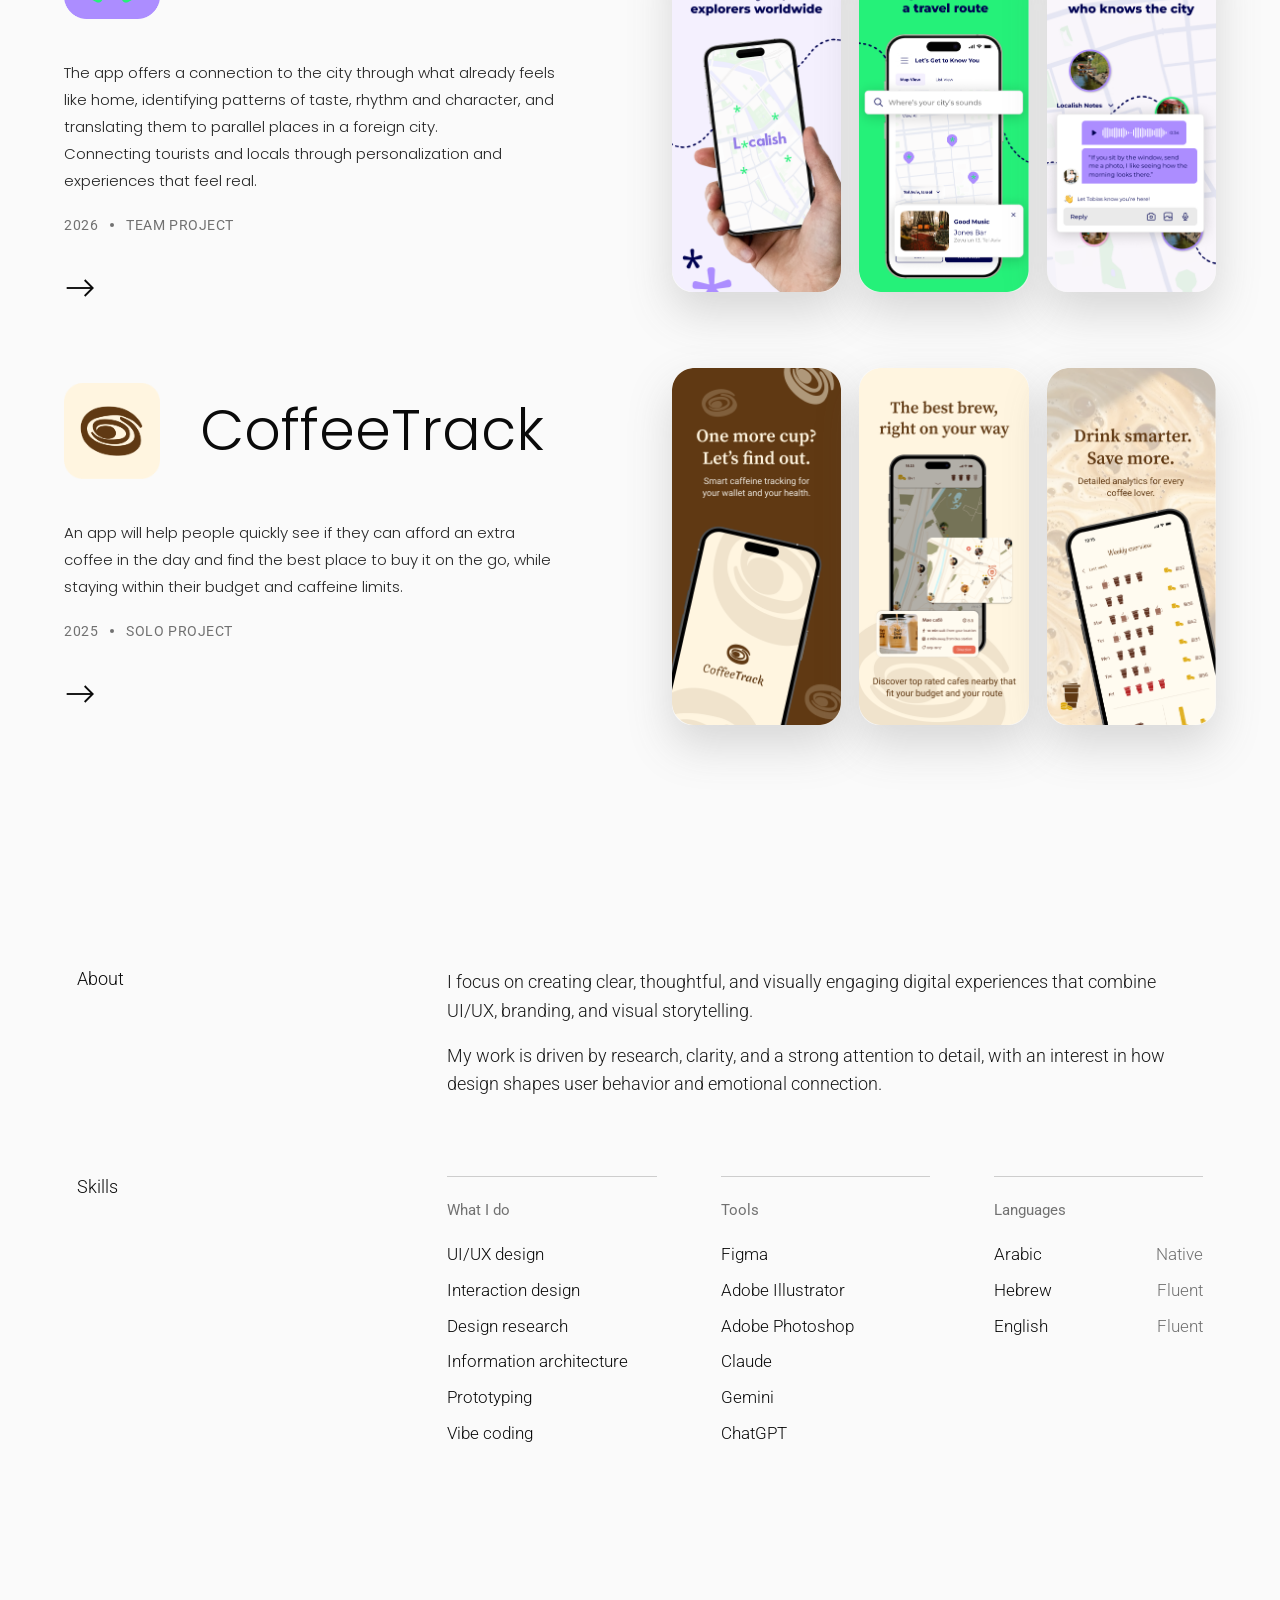
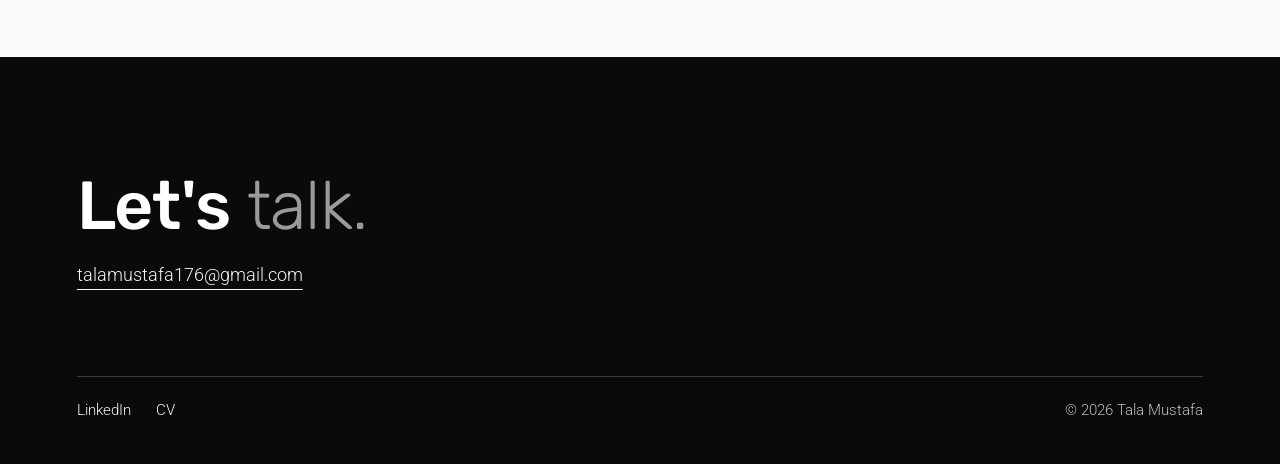
==== commit 65edc65f: "Spell the project name CoffeeTrack everywhere Co-Authored-By: Claude Fable 5.1 <noreply@anthropic.co" ====
--- a/site/index.html
+++ b/site/index.html
@@ -80,23 +80,23 @@
     </div>
   </section>
 
-  <section class="project" aria-label="CoffeTrack">
+  <section class="project" aria-label="CoffeeTrack">
     <div class="project-grid">
       <div class="project-text" data-reveal>
         <div class="project-title-row">
           <img class="project-icon" src="assets/img/coffetrack-icon.png" alt="" width="450" height="451">
-          <h2 class="project-title">CoffeTrack</h2>
+          <h2 class="project-title">CoffeeTrack</h2>
         </div>
         <p class="project-desc">An app will help people quickly see if they can afford an extra coffee in the day and find the best place to buy it on the go, while staying within their budget and caffeine limits.</p>
         <p class="project-meta"><span>2025</span><i aria-hidden="true"></i><span>Solo project</span></p>
-        <a href="coffetrack.html" class="project-arrow" aria-label="Open CoffeTrack case study">
+        <a href="coffetrack.html" class="project-arrow" aria-label="Open CoffeeTrack case study">
           <svg width="32" height="32" viewBox="0 0 24 24" fill="none" aria-hidden="true"><path d="M2 12h19" stroke="currentColor" stroke-width="1.4"/><path d="M15.5 6 21.5 12l-6 6" stroke="currentColor" stroke-width="1.4" fill="none"/></svg>
         </a>
       </div>
       <div class="screens" data-reveal>
-        <img src="assets/img/coffetrack-1.png" loading="lazy" alt="CoffeTrack app screen — One more cup? Let's find out. Smart caffeine tracking for your wallet and your health">
-        <img src="assets/img/coffetrack-2.png" loading="lazy" alt="CoffeTrack app screen — The best brew, right on your way: map of top rated cafes nearby">
-        <img src="assets/img/coffetrack-3.png" loading="lazy" alt="CoffeTrack app screen — Drink smarter. Save more. Weekly overview of coffee spending">
+        <img src="assets/img/coffetrack-1.png" loading="lazy" alt="CoffeeTrack app screen — One more cup? Let's find out. Smart caffeine tracking for your wallet and your health">
+        <img src="assets/img/coffetrack-2.png" loading="lazy" alt="CoffeeTrack app screen — The best brew, right on your way: map of top rated cafes nearby">
+        <img src="assets/img/coffetrack-3.png" loading="lazy" alt="CoffeeTrack app screen — Drink smarter. Save more. Weekly overview of coffee spending">
       </div>
     </div>
   </section>
@@ -159,8 +159,7 @@
     <div class="contact-foot">
       <nav aria-label="Social">
         <a href="https://www.linkedin.com/in/tala-m-2a0095336/?lipi=urn%3Ali%3Apage%3Ad_flagship3_profile_view_base_contact_details%3BoEV8QDN5T02STVehbW03EQ%3D%3D" target="_blank" rel="noopener">LinkedIn</a>
-        <!-- TODO: point at the CV PDF once it's available -->
-        <a href="#" target="_blank" rel="noopener">CV</a>
+        <a href="assets/Tala-Mustafa-CV.pdf" target="_blank" rel="noopener">CV</a>
       </nav>
       <span>© 2026 Tala Mustafa</span>
     </div>
--- a/site/assets/css/work.css
+++ b/site/assets/css/work.css
@@ -75,18 +75,21 @@
 }
 .projects-head .section-label span:last-child{color:var(--color-ink-dim)}
 
+/* 32px above and below each project = 64px between one project and the next */
 .project{
   max-width:var(--max-page);margin:0 auto;
   display:flex;align-items:center;
-  padding:var(--space-6) var(--space-gutter);
-}
+  padding:32px var(--space-gutter);
+}
+/* keep the original room between the "Selected projects" title and the first project */
+.projects-head + .project{padding-top:var(--space-6)}
 .project-grid{
   display:grid;grid-template-columns:repeat(auto-fit, minmax(min(480px,100%), 1fr));
   align-items:center;gap:var(--space-5);width:100%;color:inherit;
 }
 .project-text{display:flex;flex-direction:column;align-items:flex-start}
 .project-title-row{display:flex;align-items:center;gap:var(--space-4)}
-.project-icon{width:clamp(72px, 7.5vw, 140px);aspect-ratio:1;object-fit:contain}
+.project-icon{width:clamp(72px, 7.5vw, 140px);height:auto;aspect-ratio:1;object-fit:contain}
 .project-title{margin:0;font-size:var(--fs-h2);font-weight:300;line-height:1.05;color:var(--color-ink)}
 .project-desc{margin:var(--space-4) 0 0;font-size:var(--fs-body);font-weight:300;line-height:1.8;color:var(--color-ink-soft);max-width:33em;text-wrap:pretty}
 .project-desc--dim{color:var(--color-ink-dim)}
@@ -183,15 +186,19 @@
   .intro-title{font-size:clamp(26px, 8vw, 36px)}
   .intro-body{font-size:clamp(15px, 4.4vw, 20px)}
   .wordmark{font-size:clamp(48px, 15vw, 88px)}
-  .project-grid{margin-top:48px;gap:24px}
+  .project-grid{gap:24px}
 
   /* phone: horizontal swipe carousel, one card per swipe, page gutter as bleed */
   .screens{
     justify-content:flex-start;gap:var(--space-3);
     overflow-x:auto;overflow-y:hidden;scroll-snap-type:x mandatory;-webkit-overflow-scrolling:touch;scrollbar-width:none;
-    margin:0 calc(-1 * var(--space-gutter));padding:12px var(--space-gutter) 28px;scroll-padding:0 var(--space-gutter);
+    /* the scroll box must hold the whole card shadow (0 20px 45px) or it clips to a hard edge;
+       the negative margins cancel that room out so the gap to the title stays 24px */
+    margin:-32px calc(-1 * var(--space-gutter)) -72px;padding:32px var(--space-gutter) 72px;scroll-padding:0 var(--space-gutter);
     width:auto;max-width:none;
   }
   .screens::-webkit-scrollbar{display:none}
+  /* text block paints above the carousel's (transparent) shadow room */
+  .project-text{position:relative}
   .screens img{flex:0 0 auto;width:min(56vw, 260px);border-radius:28px;scroll-snap-align:center}
 }
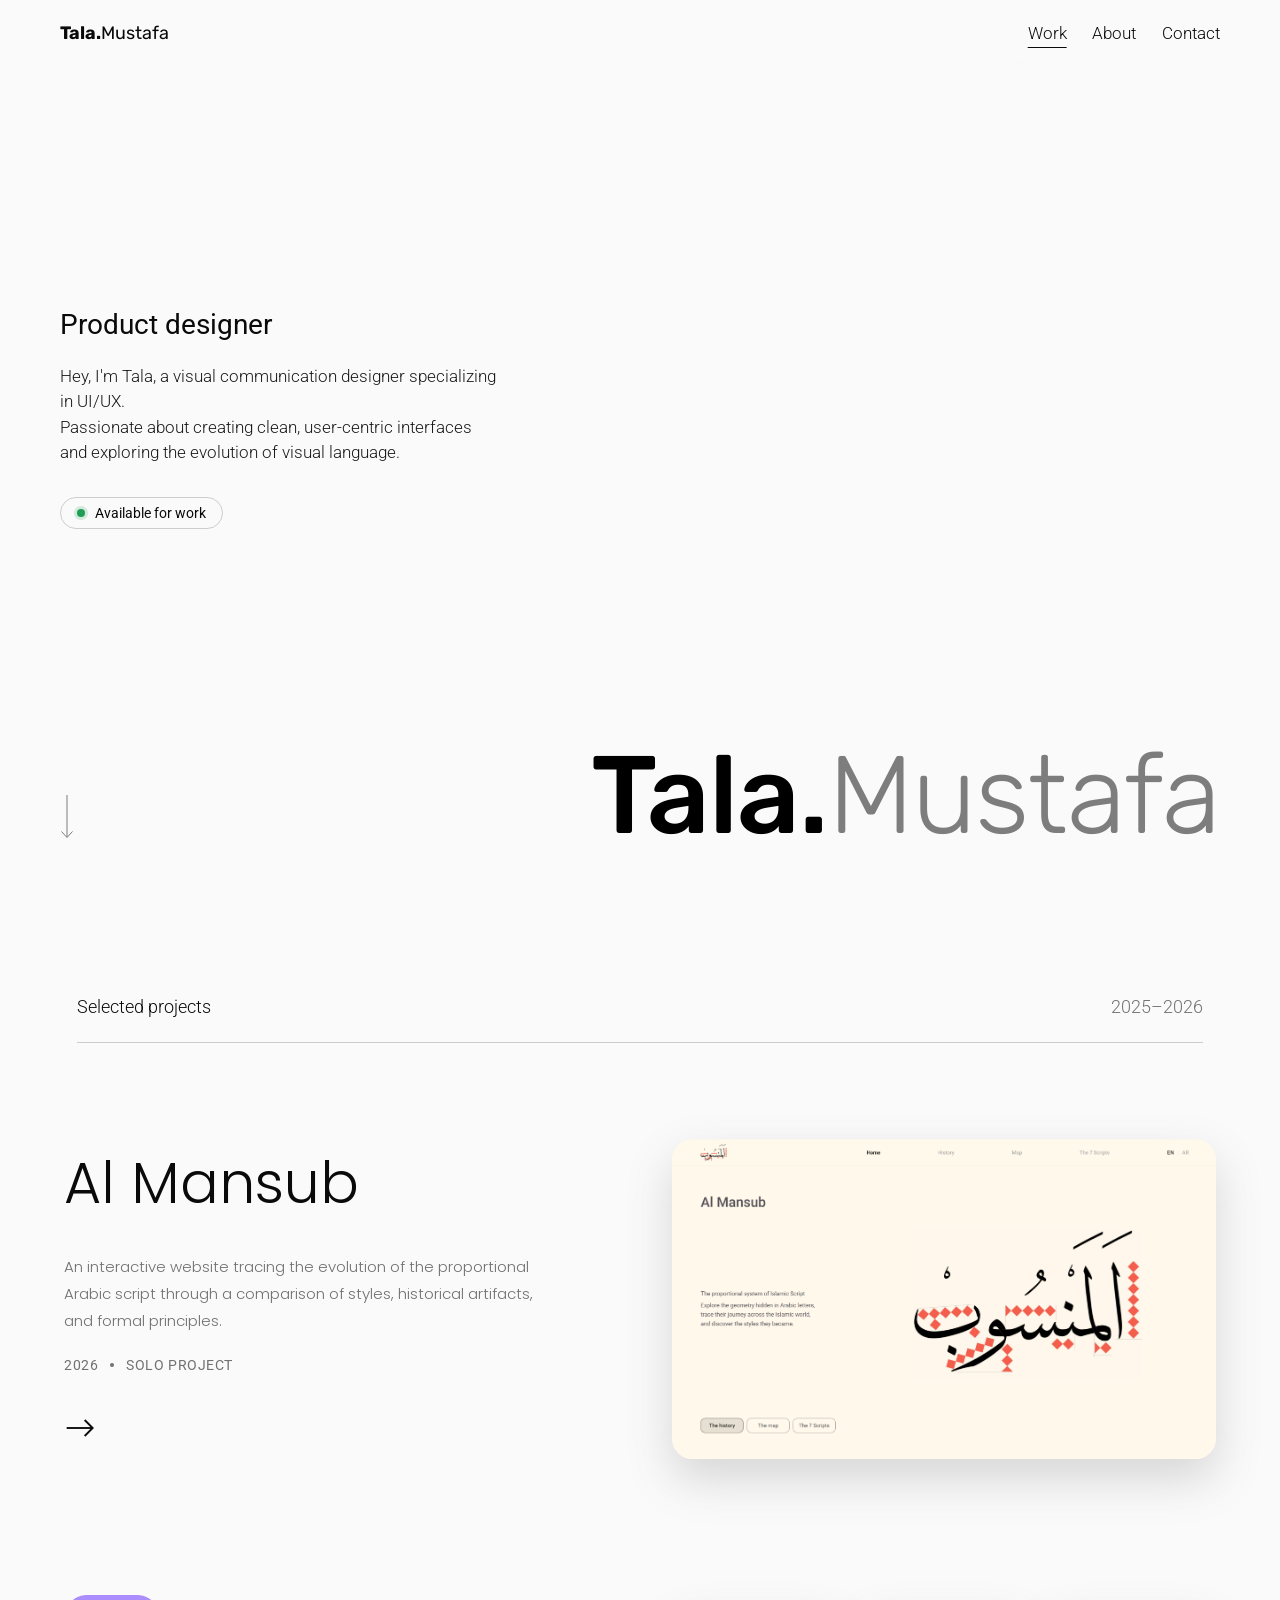
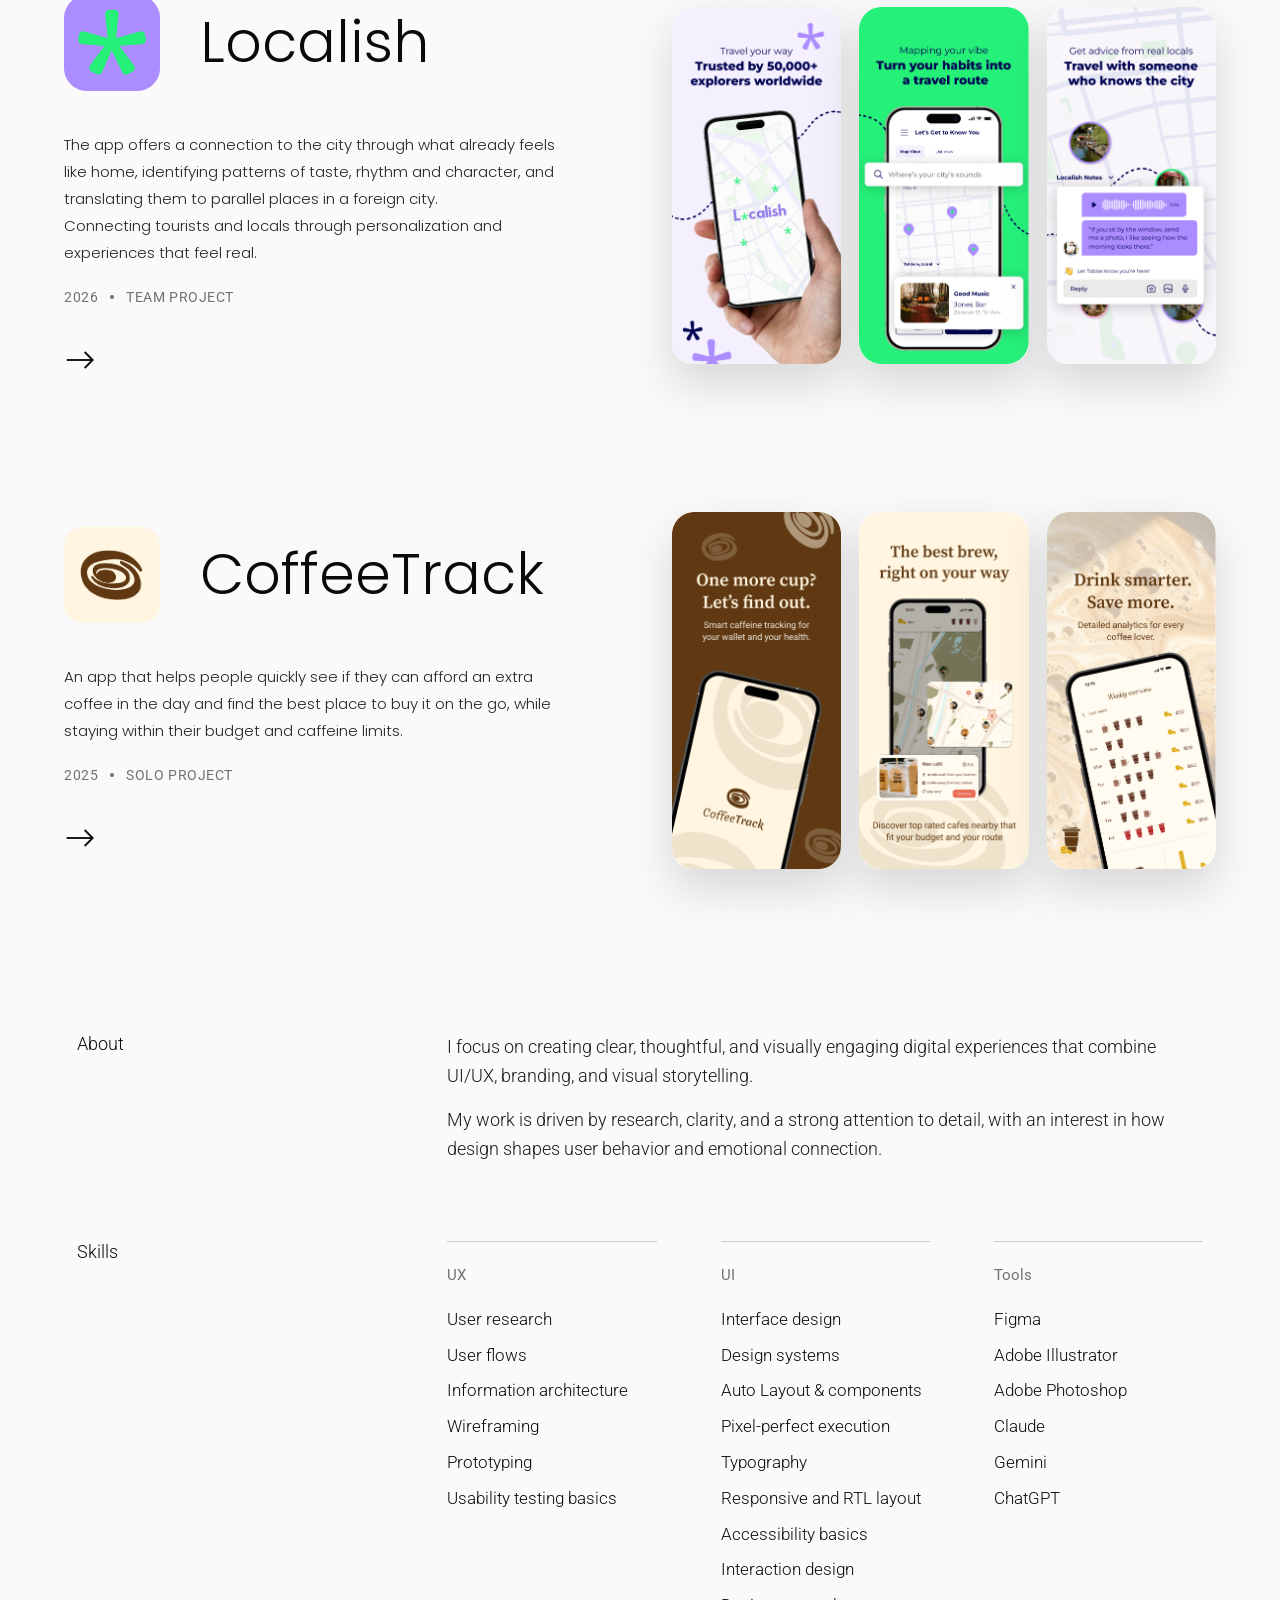
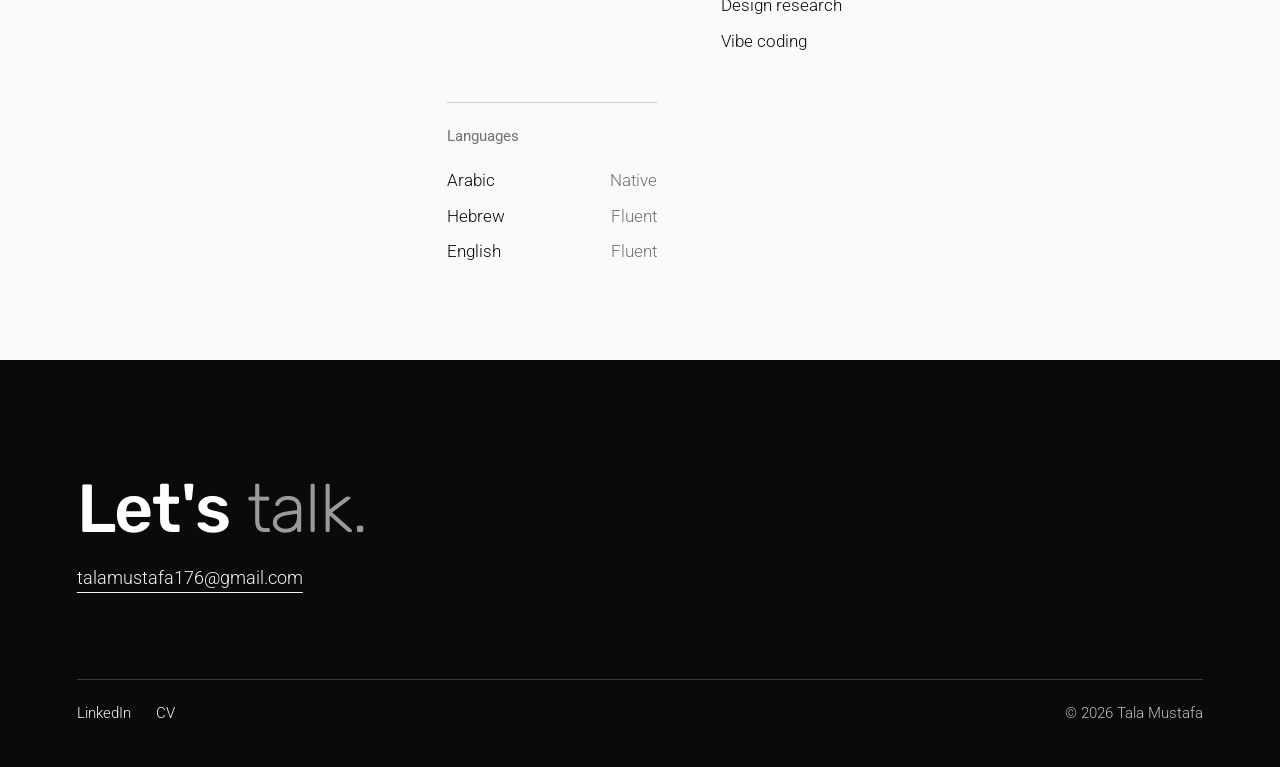
==== commit 6eccf8d5: "Add files via upload" ====
--- a/site/index.html
+++ b/site/index.html
@@ -30,7 +30,7 @@
   <section class="intro" aria-label="Introduction">
     <div class="intro-text">
       <p class="intro-title">Product designer</p>
-      <p class="intro-body">Hey, I am Tala a visual Communication designer specializing in UI/UX.<br>Passionate about creating clean, user centric interfaces<br>and exploring the evolution of visual language.</p>
+      <p class="intro-body">Hey, I'm Tala, a visual communication designer specializing in UI/UX.<br>Passionate about creating clean, user-centric interfaces<br>and exploring the evolution of visual language.</p>
       <p class="badge">Available for work</p>
     </div>
     <a href="#work" class="scroll-cue" aria-label="Scroll to projects">
@@ -87,7 +87,7 @@
           <img class="project-icon" src="assets/img/coffetrack-icon.png" alt="" width="450" height="451">
           <h2 class="project-title">CoffeeTrack</h2>
         </div>
-        <p class="project-desc">An app will help people quickly see if they can afford an extra coffee in the day and find the best place to buy it on the go, while staying within their budget and caffeine limits.</p>
+        <p class="project-desc">An app that helps people quickly see if they can afford an extra coffee in the day and find the best place to buy it on the go, while staying within their budget and caffeine limits.</p>
         <p class="project-meta"><span>2025</span><i aria-hidden="true"></i><span>Solo project</span></p>
         <a href="coffetrack.html" class="project-arrow" aria-label="Open CoffeeTrack case study">
           <svg width="32" height="32" viewBox="0 0 24 24" fill="none" aria-hidden="true"><path d="M2 12h19" stroke="currentColor" stroke-width="1.4"/><path d="M15.5 6 21.5 12l-6 6" stroke="currentColor" stroke-width="1.4" fill="none"/></svg>
@@ -113,13 +113,28 @@
       <h2 class="section-label">Skills</h2>
       <div class="skills">
         <div class="skills-col">
-          <h3>What I do</h3>
+          <h3>UX</h3>
           <ul>
-            <li>UI/UX design</li>
+            <li>User research</li>
+            <li>User flows</li>
+            <li>Information architecture</li>
+            <li>Wireframing</li>
+            <li>Prototyping</li>
+            <li>Usability testing basics</li>
+          </ul>
+        </div>
+        <div class="skills-col">
+          <h3>UI</h3>
+          <ul>
+            <li>Interface design</li>
+            <li>Design systems</li>
+            <li>Auto Layout &amp; components</li>
+            <li>Pixel-perfect execution</li>
+            <li>Typography</li>
+            <li>Responsive and RTL layout</li>
+            <li>Accessibility basics</li>
             <li>Interaction design</li>
             <li>Design research</li>
-            <li>Information architecture</li>
-            <li>Prototyping</li>
             <li>Vibe coding</li>
           </ul>
         </div>
--- a/site/assets/css/work.css
+++ b/site/assets/css/work.css
@@ -75,11 +75,18 @@
 }
 .projects-head .section-label span:last-child{color:var(--color-ink-dim)}
 
-/* 32px above and below each project = 64px between one project and the next */
+/* padding above and below each project is half the gap to the next one:
+   phone 36px = 72px, tablet 60px = 120px, desktop 68px = 136px */
 .project{
   max-width:var(--max-page);margin:0 auto;
   display:flex;align-items:center;
-  padding:32px var(--space-gutter);
+  padding:36px var(--space-gutter);
+}
+@media (min-width:1200px){
+  .project{padding-top:68px;padding-bottom:68px}
+}
+@media (min-width:768px) and (max-width:1199px){
+  .project{padding-top:60px;padding-bottom:60px}
 }
 /* keep the original room between the "Selected projects" title and the first project */
 .projects-head + .project{padding-top:var(--space-6)}
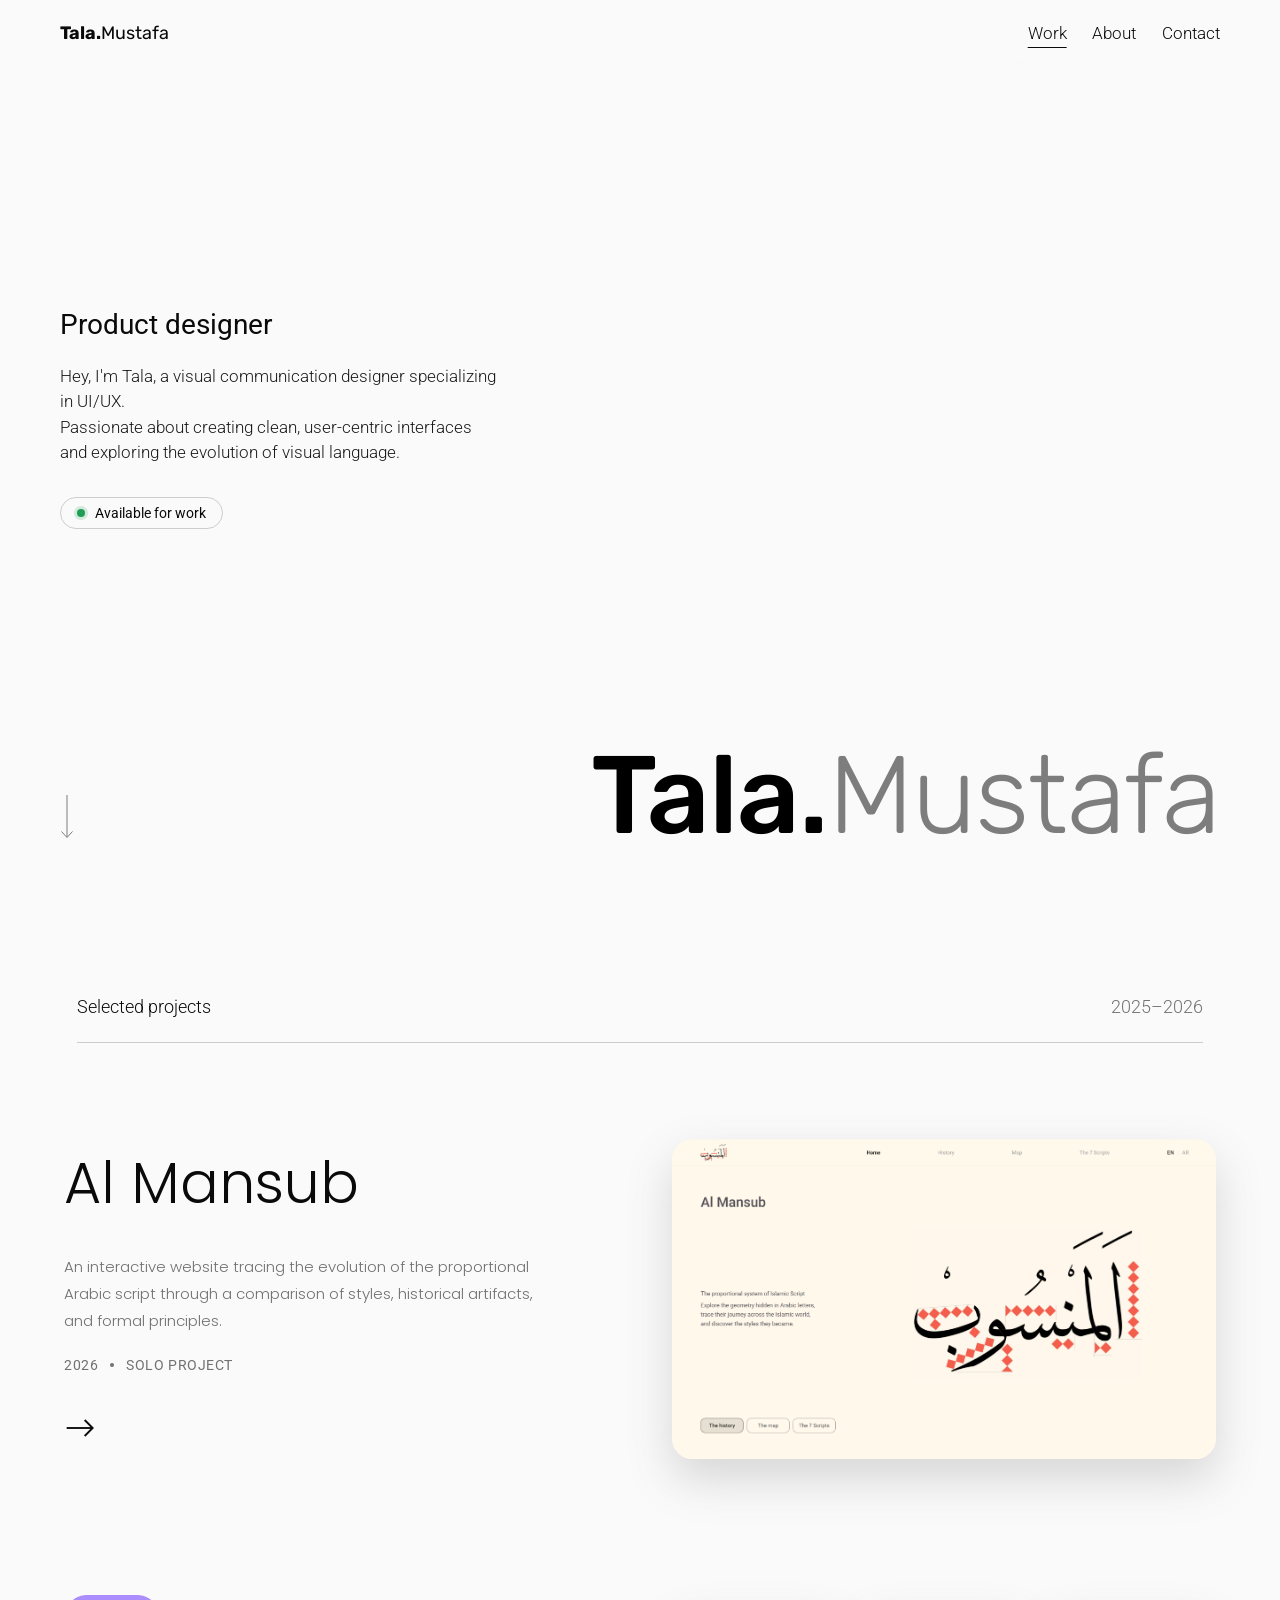
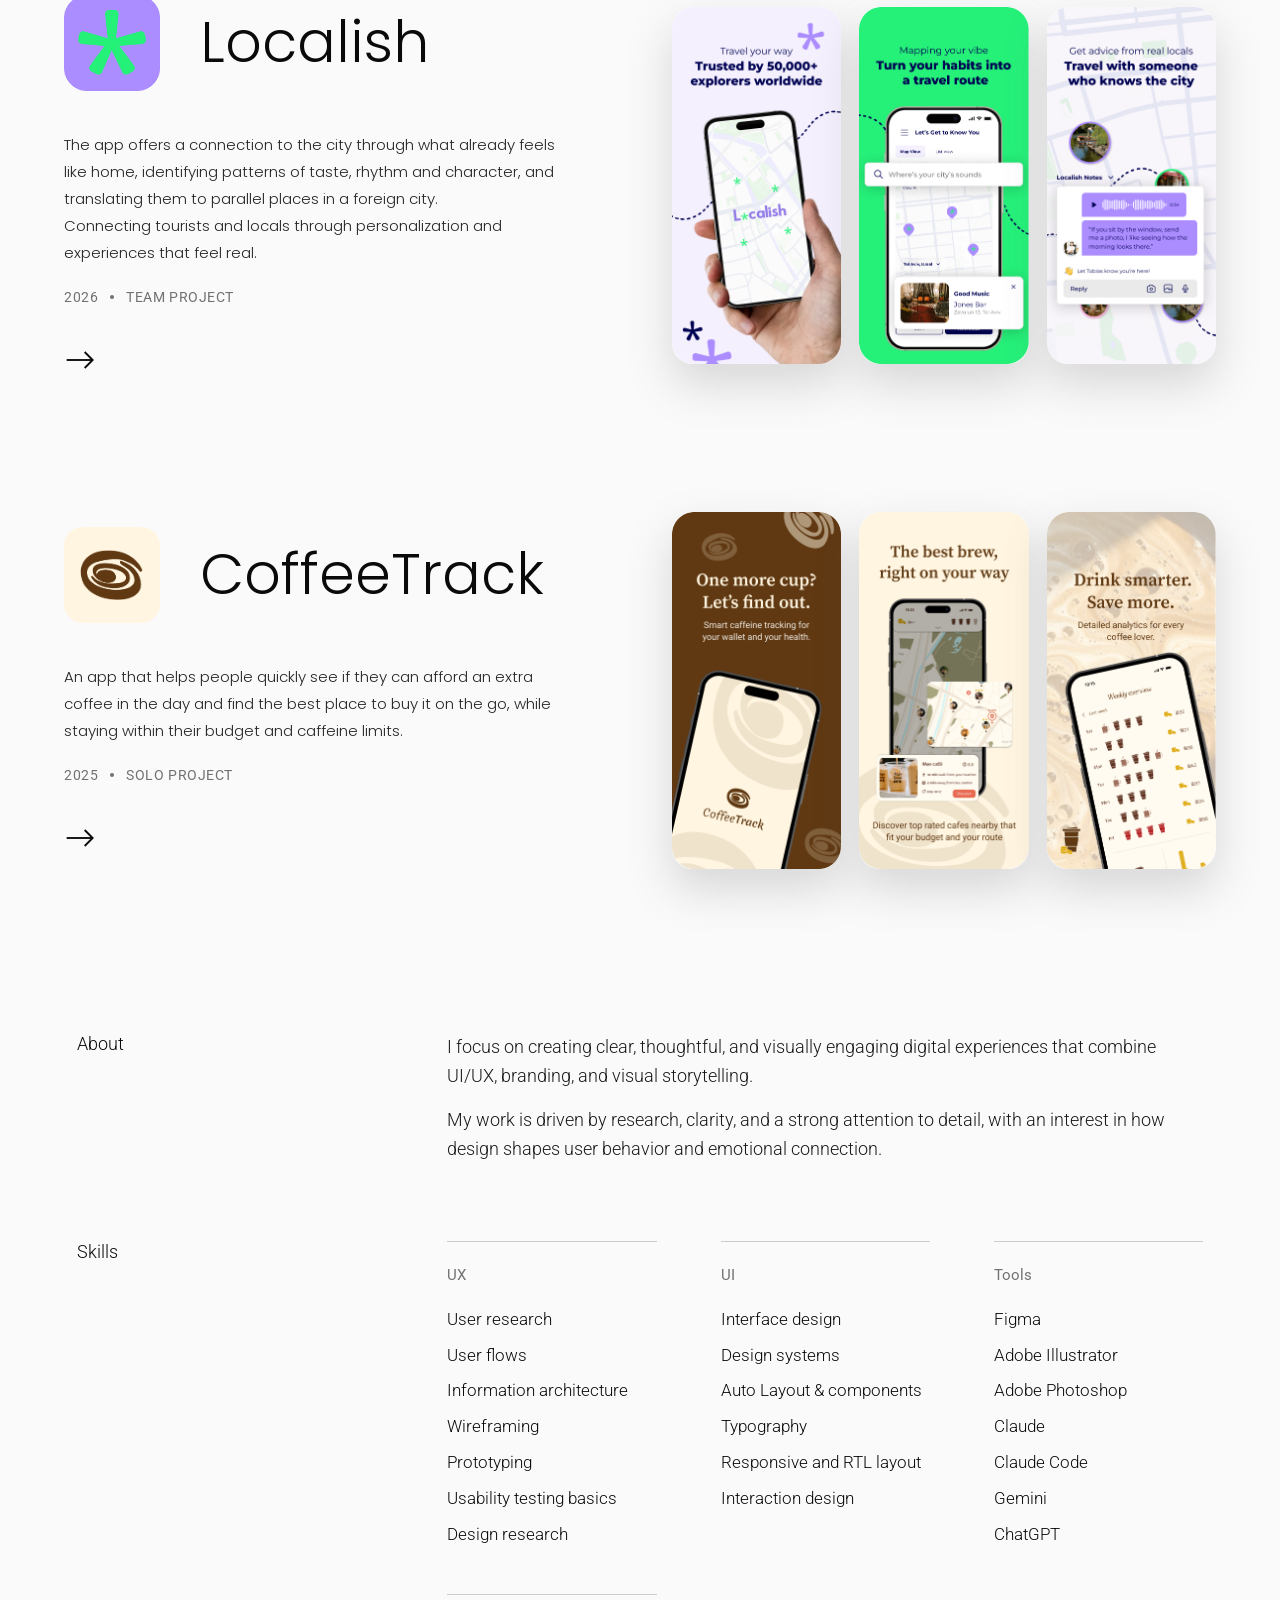
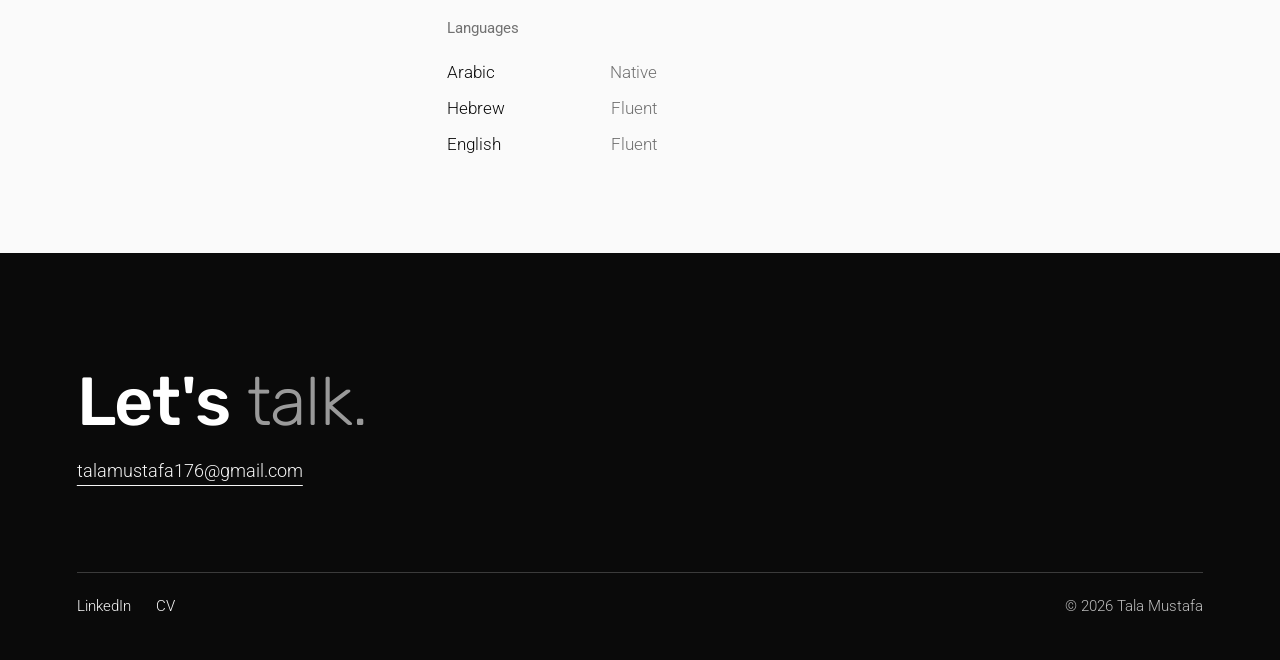
==== commit 12043ca7: "Add files via upload" ====
--- a/site/index.html
+++ b/site/index.html
@@ -121,6 +121,7 @@
             <li>Wireframing</li>
             <li>Prototyping</li>
             <li>Usability testing basics</li>
+            <li>Design research</li>
           </ul>
         </div>
         <div class="skills-col">
@@ -129,13 +130,9 @@
             <li>Interface design</li>
             <li>Design systems</li>
             <li>Auto Layout &amp; components</li>
-            <li>Pixel-perfect execution</li>
             <li>Typography</li>
             <li>Responsive and RTL layout</li>
-            <li>Accessibility basics</li>
             <li>Interaction design</li>
-            <li>Design research</li>
-            <li>Vibe coding</li>
           </ul>
         </div>
         <div class="skills-col">
@@ -145,6 +142,7 @@
             <li>Adobe Illustrator</li>
             <li>Adobe Photoshop</li>
             <li>Claude</li>
+            <li>Claude Code</li>
             <li>Gemini</li>
             <li>ChatGPT</li>
           </ul>
